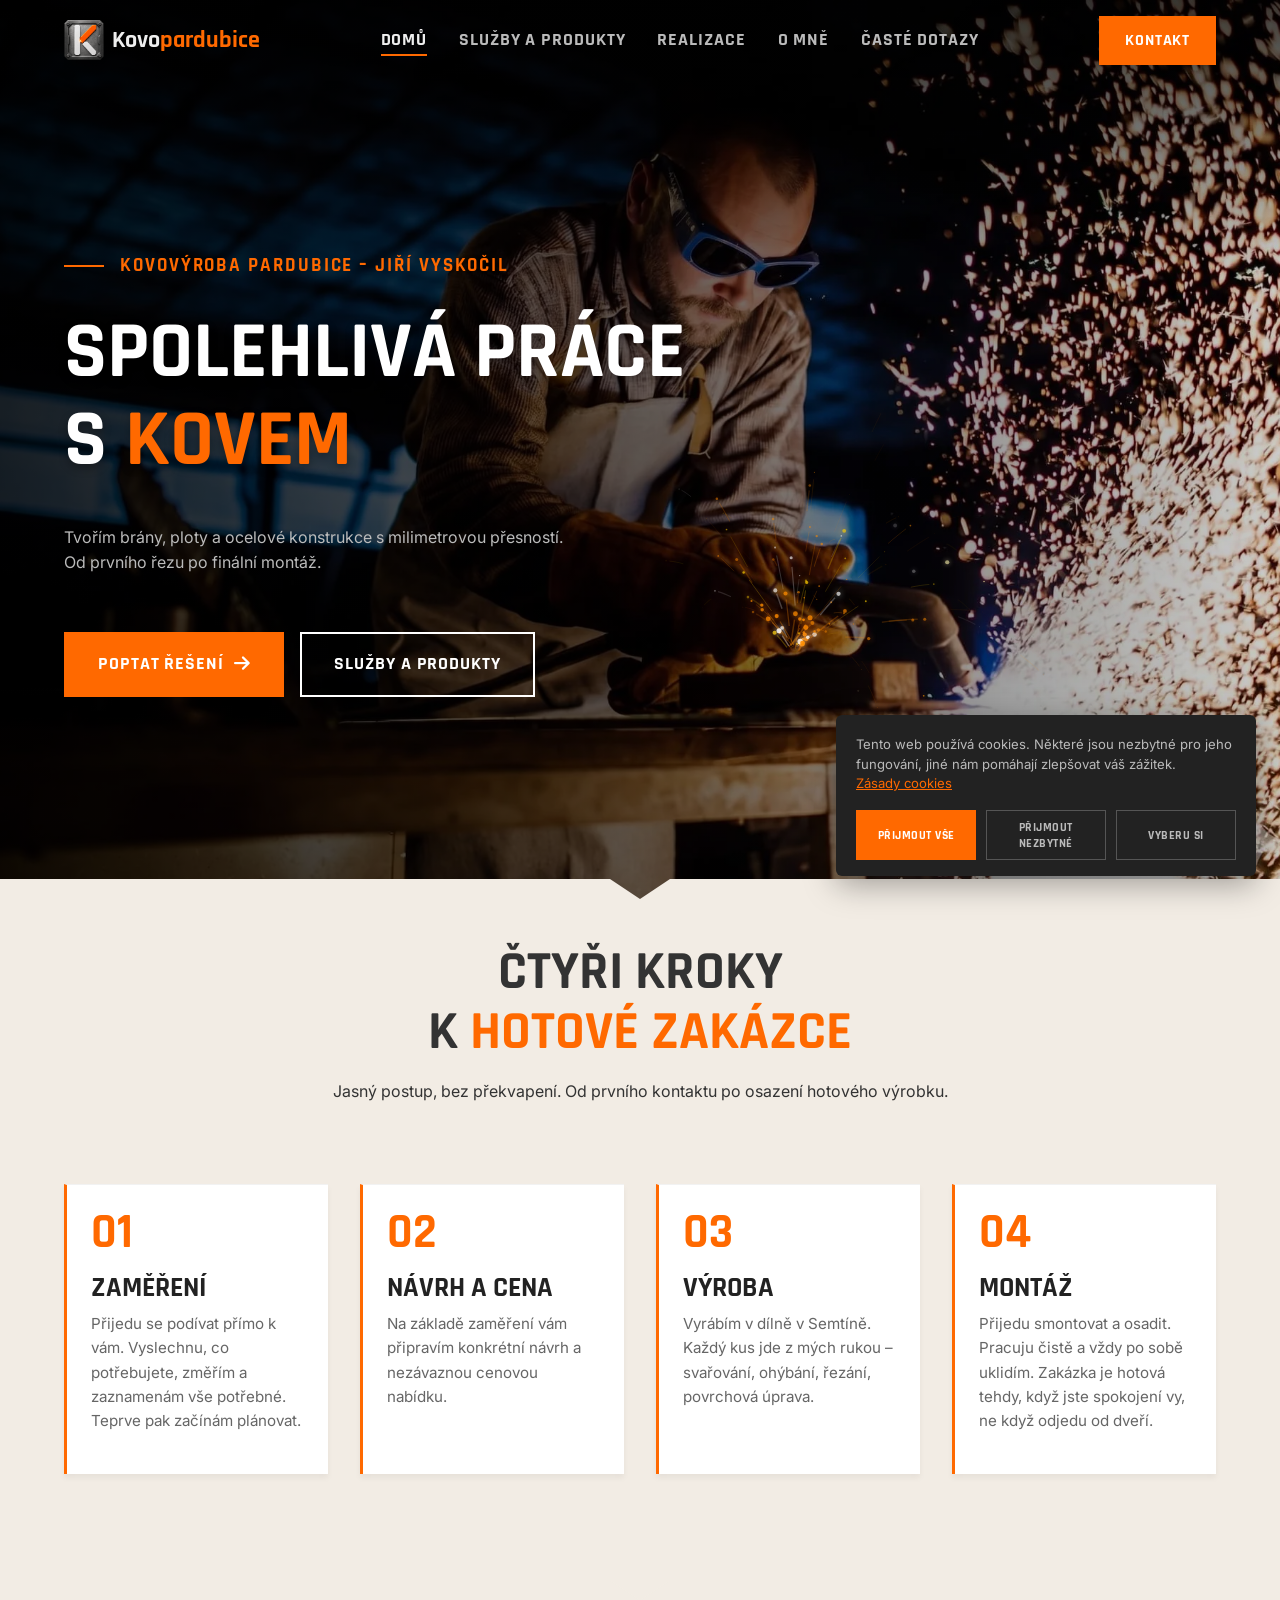
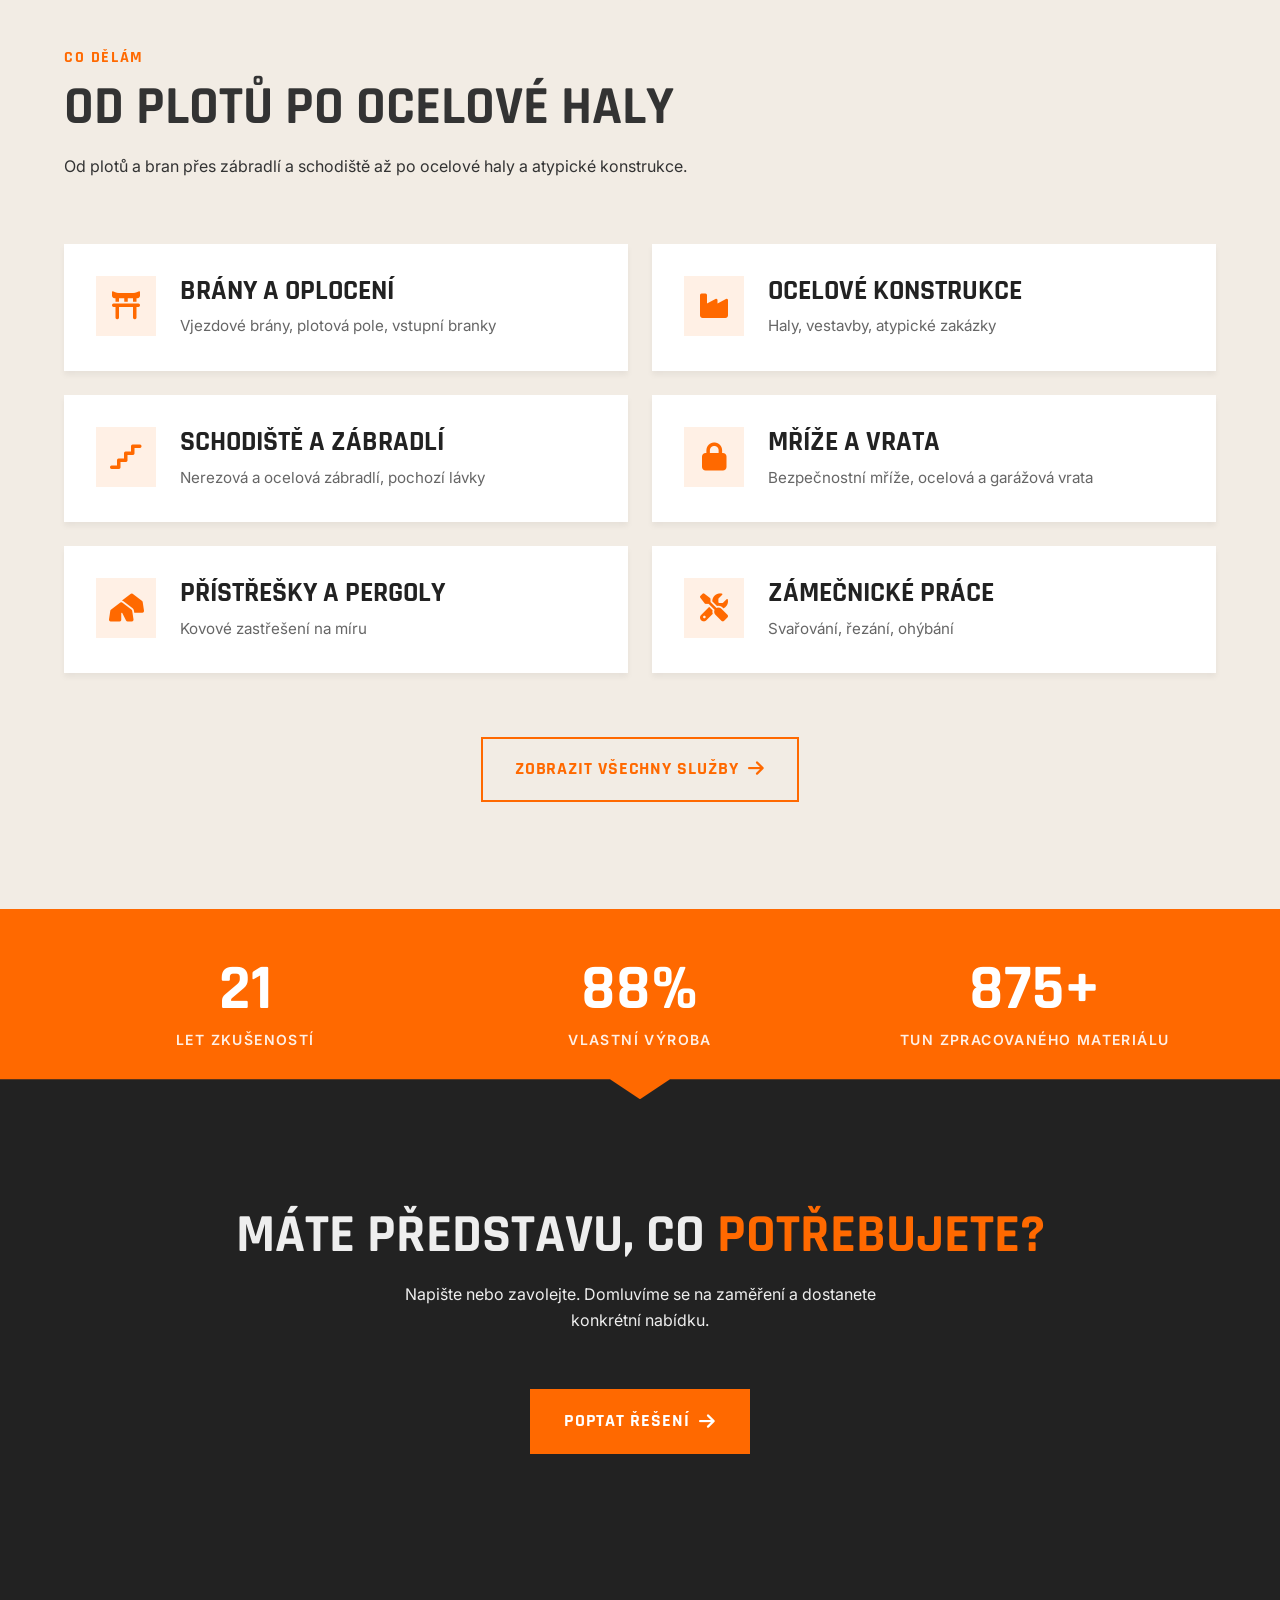
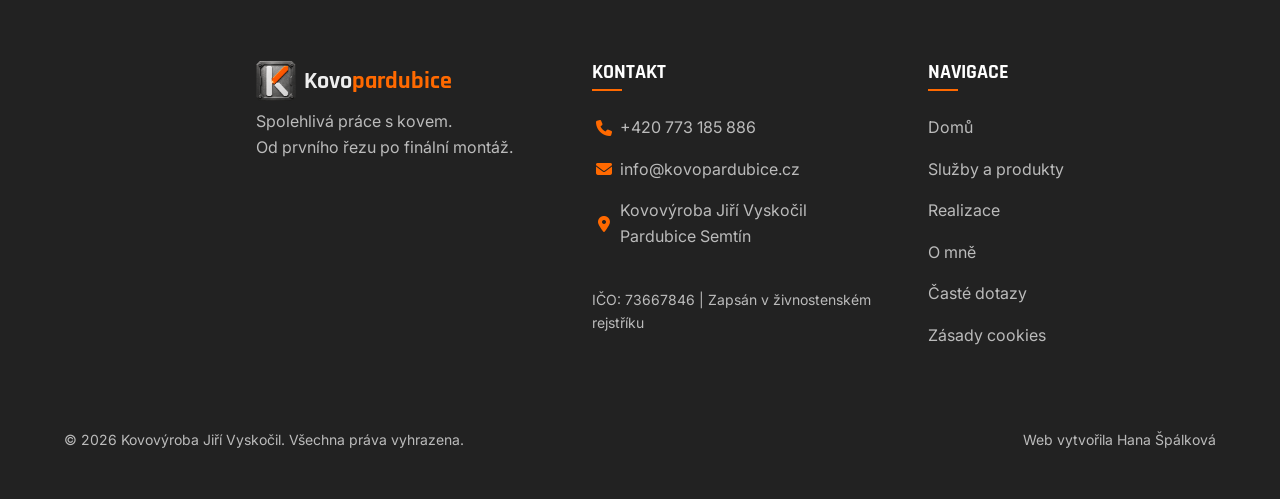
==== index.html @ 5b230475 "feat: add grinder spark animation to hero section" ====
﻿<!DOCTYPE html>
<html lang="cs">

<head>
    <meta charset="UTF-8">
    <meta name="viewport" content="width=device-width, initial-scale=1.0">
    <!-- Google tag (gtag.js) -->
    <script async src="https://www.googletagmanager.com/gtag/js?id=G-RHCRZY1CW0"></script>
    <script>
        window.dataLayer = window.dataLayer || [];
        function gtag() { dataLayer.push(arguments); }
        gtag('consent', 'default', { analytics_storage: 'denied', ad_storage: 'denied' });
        gtag('js', new Date());
        gtag('config', 'G-RHCRZY1CW0');
    </script>
    <title>Kovovýroba Pardubice | Jiří Vyskočil</title>
    <meta name="description"
        content="Kovovýroba v Pardubicích. Brány, ploty, schodiště a ocelové konstrukce. Od prvního řezu po finální montáž – Jiří Vyskočil, Pardubice Semtín.">
    <link rel="canonical" href="https://kovopardubice.cz/">
    <meta property="og:type" content="website">
    <meta property="og:url" content="https://kovopardubice.cz/">
    <meta property="og:title" content="Kovovýroba Pardubice | Jiří Vyskočil">
    <meta property="og:description"
        content="Kovovýroba v Pardubicích. Brány, ploty, schodiště a ocelové konstrukce. Od prvního řezu po finální montáž – Jiří Vyskočil, Pardubice Semtín.">
    <meta property="og:image" content="https://kovopardubice.cz/Images/og-foto-hero.jpg">
    <meta property="og:image:width" content="1900">
    <meta property="og:image:height" content="1266">
    <meta property="og:image:type" content="image/jpeg">
    <meta property="og:site_name" content="Kovovýroba Jiří Vyskočil">
    <meta name="twitter:card" content="summary_large_image">
    <meta name="twitter:title" content="Kovovýroba Pardubice | Jiří Vyskočil">
    <meta name="twitter:description"
        content="Kovovýroba v Pardubicích. Brány, ploty, schodiště a ocelové konstrukce. Od prvního řezu po finální montáž – Jiří Vyskočil, Pardubice Semtín.">
    <meta name="twitter:image" content="https://kovopardubice.cz/Images/og-foto-hero.jpg">

    <script type="application/ld+json">
    {
      "@context": "https://schema.org",
      "@type": ["LocalBusiness", "HomeAndConstructionBusiness"],
      "name": "Jiří Vyskočil – Kovovýroba",
      "url": "https://kovopardubice.cz",
      "logo": "https://kovopardubice.cz/logo.svg",
      "image": "https://kovopardubice.cz/Images/foto-hero.jpg",
      "description": "Od prvního řezu po finální montáž. Tvořím brány, ploty a ocelové konstrukce s milimetrovou přesností.",
      "telephone": "+420773185886",
      "email": "info@kovopardubice.cz",
      "address": {
        "@type": "PostalAddress",
        "streetAddress": "Semtín",
        "addressLocality": "Pardubice",
        "addressCountry": "CZ"
      },
      "areaServed": [
        { "@type": "State", "name": "Pardubický kraj" },
        { "@type": "State", "name": "Královéhradecký kraj" }
      ],
      "priceRange": "$$",
      "founder": {
        "@type": "Person",
        "name": "Jiří Vyskočil"
      },
      "hasOfferCatalog": {
        "@type": "OfferCatalog",
        "name": "Kovovýroba a zámečnické práce",
        "itemListElement": [
          { "@type": "Offer", "itemOffered": { "@type": "Service", "name": "Brány a oplocení" } },
          { "@type": "Offer", "itemOffered": { "@type": "Service", "name": "Schodiště a zábradlí" } },
          { "@type": "Offer", "itemOffered": { "@type": "Service", "name": "Vrata a mříže" } },
          { "@type": "Offer", "itemOffered": { "@type": "Service", "name": "Přístřešky a pergoly" } },
          { "@type": "Offer", "itemOffered": { "@type": "Service", "name": "Ocelové konstrukce" } },
          { "@type": "Offer", "itemOffered": { "@type": "Service", "name": "Svařování" } }
        ]
      },
      "knowsAbout": ["kovovýroba", "brány", "ploty", "ocelové konstrukce", "schodiště", "zábradlí", "zámečnictví"]
    }
    </script>

    <!-- Fonts -->
    <link rel="preconnect" href="https://fonts.googleapis.com">
    <link rel="preconnect" href="https://fonts.gstatic.com" crossorigin>
    <link rel="preload"
        href="https://fonts.googleapis.com/css2?family=Inter:wght@400;500;600&family=Rajdhani:wght@700&display=swap"
        as="style" onload="this.onload=null;this.rel='stylesheet'">
    <noscript>
        <link rel="stylesheet"
            href="https://fonts.googleapis.com/css2?family=Inter:wght@400;500;600&family=Rajdhani:wght@700&display=swap">
    </noscript>

    <!-- FontAwesome -->
    <link rel="preload" href="https://cdnjs.cloudflare.com/ajax/libs/font-awesome/6.4.0/css/all.min.css" as="style"
        onload="this.onload=null;this.rel='stylesheet'">
    <noscript>
        <link rel="stylesheet" href="https://cdnjs.cloudflare.com/ajax/libs/font-awesome/6.4.0/css/all.min.css">
    </noscript>

    <!-- CSS -->
    <link rel="stylesheet" href="css/style.css?v=3">

    <!-- Preload LCP image -->
    <link rel="preload" as="image" href="Images/foto-hero.webp" type="image/webp">

    <!-- Favicon -->
    <link rel="icon" href="favicon.svg?v=3" type="image/svg+xml">
</head>

<body>

    <!-- Header -->
    <header class="header">
        <div class="container header-inner">
            <a href="/" class="logo-link">
                <img src="logo_K.png" alt="Kovopardubice logo" class="logo-img"><span class="logo-text">Kovo<span
                        class="logo-highlight">pardubice</span></span>
            </a>

            <button class="hamburger" aria-label="Menu" aria-expanded="false" aria-controls="main-nav">
                <span class="hamburger-line"></span>
                <span class="hamburger-line"></span>
                <span class="hamburger-line"></span>
            </button>

            <nav class="main-nav" id="main-nav">
                <ul class="nav-list">
                    <li><a href="/" class="active">DOMŮ</a></li>
                    <li><a href="/sluzby">SLUŽBY A PRODUKTY</a></li>
                    <li><a href="/realizace">REALIZACE</a></li>
                    <li><a href="/o-mne">O MNĚ</a></li>
                    <li><a href="/caste-dotazy">ČASTÉ DOTAZY</a></li>
                </ul>
                <a href="/kontakt" class="btn btn-primary mobile-nav-btn">KONTAKT</a>
            </nav>

            <a href="/kontakt" class="btn btn-primary header-btn">KONTAKT</a>
        </div>
    </header>

    <!-- Hero Section -->
    <section class="hero">
        <div class="hero-bg">
            <div class="hero-overlay"></div>
        </div>
        <canvas class="hero-sparks" id="heroSparks"></canvas>
        <div class="container hero-content">
            <h1 class="hero-subtitle reveal-up"><span class="line"></span> KOVOVÝROBA PARDUBICE – JIŘÍ VYSKOČIL</h1>
            <h2 class="hero-title reveal-up" style="transition-delay: 0.1s;">SPOLEHLIVÁ PRÁCE<br>S <span
                    class="text-orange">KOVEM</span></h2>
            <div class="hero-description reveal-up" style="transition-delay: 0.2s;">
                <p class="hero-subtext">Tvořím brány, ploty a ocelové konstrukce s milimetrovou přesností.<br>Od prvního
                    řezu po finální montáž.</p>
            </div>
            <div class="hero-buttons reveal-up" style="transition-delay: 0.3s;">
                <a href="/kontakt" class="btn btn-primary">POPTAT ŘEŠENÍ &nbsp;<i
                        class="fa-solid fa-arrow-right"></i></a>
                <a href="/sluzby" class="btn btn-outline">SLUŽBY A PRODUKTY</a>
            </div>
        </div>
    </section>

    <!-- Four Steps Section -->
    <section id="steps" class="steps bg-light section-slant-top">
        <div class="container">
            <div class="section-header text-center reveal-up">
                <h2 class="section-title">ČTYŘI KROKY<br>K <span class="text-orange">HOTOVÉ ZAKÁZCE</span></h2>
                <p class="section-desc">Jasný postup, bez překvapení. Od prvního kontaktu po osazení hotového výrobku.
                </p>
            </div>

            <div class="steps-grid">
                <div class="step-card reveal-up">
                    <span class="step-number">01</span>
                    <h3 class="step-title">Zaměření</h3>
                    <p>Přijedu se podívat přímo k vám. Vyslechnu, co potřebujete, změřím a zaznamenám vše potřebné.
                        Teprve pak začínám plánovat.</p>
                </div>
                <div class="step-card reveal-up" style="transition-delay: 0.1s;">
                    <span class="step-number">02</span>
                    <h3 class="step-title">Návrh a cena</h3>
                    <p>Na základě zaměření vám připravím konkrétní návrh a nezávaznou cenovou nabídku.</p>
                </div>
                <div class="step-card reveal-up" style="transition-delay: 0.2s;">
                    <span class="step-number">03</span>
                    <h3 class="step-title">Výroba</h3>
                    <p>Vyrábím v dílně v Semtíně. Každý kus jde z mých rukou – svařování, ohýbání, řezání, povrchová
                        úprava.</p>
                </div>
                <div class="step-card reveal-up" style="transition-delay: 0.3s;">
                    <span class="step-number">04</span>
                    <h3 class="step-title">Montáž</h3>
                    <p>Přijedu smontovat a osadit. Pracuju čistě a vždy po sobě uklidím. Zakázka je hotová tehdy, když
                        jste spokojení vy, ne když odjedu od dveří.</p>
                </div>
            </div>
        </div>
    </section>

    <!-- Services Preview Section -->
    <section id="services" class="services section-slant-top bg-light">
        <div class="container">
            <div class="section-header reveal-up">
                <span class="section-subtitle">CO DĚLÁM</span>
                <h2 class="section-title">OD PLOTŮ PO OCELOVÉ HALY</h2>
                <p class="section-desc">Od plotů a bran přes zábradlí a schodiště až po ocelové haly a atypické
                    konstrukce. </p>
            </div>

            <div class="services-grid">
                <div class="service-card reveal-up">
                    <div class="service-icon"><i class="fa-solid fa-torii-gate"></i></div>
                    <div class="service-content">
                        <h3 class="service-title">Brány a oplocení</h3>
                        <p>Vjezdové brány, plotová pole, vstupní branky</p>
                    </div>
                </div>
                <div class="service-card reveal-up" style="transition-delay: 0.1s;">
                    <div class="service-icon"><i class="fa-solid fa-industry"></i></div>
                    <div class="service-content">
                        <h3 class="service-title">Ocelové konstrukce</h3>
                        <p>Haly, vestavby, atypické zakázky</p>
                    </div>
                </div>
                <div class="service-card reveal-up" style="transition-delay: 0.2s;">
                    <div class="service-icon"><i class="fa-solid fa-stairs"></i></div>
                    <div class="service-content">
                        <h3 class="service-title">Schodiště a zábradlí</h3>
                        <p>Nerezová a ocelová zábradlí, pochozí lávky</p>
                    </div>
                </div>
                <div class="service-card reveal-up" style="transition-delay: 0.3s;">
                    <div class="service-icon"><i class="fa-solid fa-lock"></i></div>
                    <div class="service-content">
                        <h3 class="service-title">Mříže a vrata</h3>
                        <p>Bezpečnostní mříže, ocelová a garážová vrata</p>
                    </div>
                </div>
                <div class="service-card reveal-up" style="transition-delay: 0.4s;">
                    <div class="service-icon"><i class="fa-solid fa-tents"></i></div>
                    <div class="service-content">
                        <h3 class="service-title">Přístřešky a pergoly</h3>
                        <p>Kovové zastřešení na míru</p>
                    </div>
                </div>
                <div class="service-card reveal-up" style="transition-delay: 0.5s;">
                    <div class="service-icon"><i class="fa-solid fa-screwdriver-wrench"></i></div>
                    <div class="service-content">
                        <h3 class="service-title">Zámečnické práce</h3>
                        <p>Svařování, řezání, ohýbání</p>
                    </div>
                </div>
            </div>

            <div class="services-action text-center mt-xl reveal-up">
                <a href="/sluzby" class="btn btn-outline-orange">ZOBRAZIT VŠECHNY SLUŽBY &nbsp;<i
                        class="fa-solid fa-arrow-right"></i></a>
            </div>
        </div>
    </section>

    <!-- Stats Section -->
    <section class="stats-section bg-orange section-slant-top section-slant-bottom">
        <div class="container">
            <div class="stats-grid">
                <div class="stat-item reveal-up">
                    <span class="stat-number"><span class="stat-number-value" data-target="24">0</span></span>
                    <span class="stat-text">LET ZKUŠENOSTÍ</span>
                </div>
                <div class="stat-item reveal-up" style="transition-delay: 0.1s;">
                    <span class="stat-number"><span class="stat-number-value" data-target="100">0</span>%</span>
                    <span class="stat-text">VLASTNÍ VÝROBA</span>
                </div>
                <div class="stat-item reveal-up" style="transition-delay: 0.2s;">
                    <span class="stat-number"><span class="stat-number-value" data-target="1000">0</span>+</span>
                    <span class="stat-text">TUN ZPRACOVANÉHO MATERIÁLU</span>
                </div>
            </div>
        </div>
    </section>

    <!-- CTA Section -->
    <section class="cta-section bg-dark text-center">
        <div class="container reveal-up">
            <h2 class="section-title text-white">MÁTE PŘEDSTAVU, CO <span class="text-orange">POTŘEBUJETE?</span></h2>
            <p class="section-desc text-white">Napište nebo zavolejte. Domluvíme se na zaměření a dostanete<br>konkrétní
                nabídku.</p>
            <a href="/kontakt" class="btn btn-primary mt-l">POPTAT ŘEŠENÍ &nbsp;<i
                    class="fa-solid fa-arrow-right"></i></a>
        </div>
    </section>

    <!-- Footer -->
    <footer class="footer bg-dark">
        <div class="container">
            <div class="footer-grid">
                <div class="footer-brand reveal-up">
                    <a href="/" class="logo-link">
                        <img src="logo_K.png" alt="Kovopardubice logo" class="logo-img"><span
                            class="logo-text">Kovo<span class="logo-highlight">pardubice</span></span>
                    </a>
                    <p class="mt-s text-light">Spolehlivá práce s kovem.<br>Od prvního řezu po finální montáž.</p>
                </div>

                <div class="footer-contact reveal-up" style="transition-delay: 0.1s;">
                    <h3 class="footer-title">KONTAKT</h3>
                    <ul class="footer-list">
                        <li><i class="fa-solid fa-phone text-orange"></i>&nbsp; <a
                                href="tel:+420773185886">+420&nbsp;773&nbsp;185&nbsp;886</a></li>
                        <li><i class="fa-solid fa-envelope text-orange"></i>&nbsp; <a
                                href="mailto:info@kovopardubice.cz">info@kovopardubice.cz</a></li>
                        <li><a href="https://maps.google.com/?q=50.058780,15.729581" target="_blank"
                                rel="noopener noreferrer" style="display: flex; align-items: center;"><i
                                    class="fa-solid fa-location-dot text-orange"></i>&nbsp; <span>Kovovýroba Jiří
                                    Vyskočil<br>Pardubice Semtín</span></a></li>
                        <li class="mt-m text-smaller">IČO: 73667846 | Zapsán v živnostenském rejstříku</li>
                    </ul>
                </div>

                <div class="footer-nav reveal-up" style="transition-delay: 0.2s;">
                    <h3 class="footer-title">NAVIGACE</h3>
                    <ul class="footer-list">
                        <li><a href="/">Domů</a></li>
                        <li><a href="/sluzby">Služby a produkty</a></li>
                        <li><a href="/realizace">Realizace</a></li>
                        <li><a href="/o-mne">O mně</a></li>
                        <li><a href="/caste-dotazy">Časté dotazy</a></li>
                        <li><a href="/zasady-cookies">Zásady cookies</a></li>
                    </ul>
                </div>
            </div>

            <div class="footer-bottom reveal-up" style="transition-delay: 0.3s;">
                <p>&copy; 2026 Kovovýroba Jiří Vyskočil. Všechna práva vyhrazena.</p>
                <p>Web vytvořila <a href="https://www.linkedin.com/in/hanaspalkova" target="_blank"
                        rel="noopener noreferrer">Hana Špálková</a></p>
            </div>
        </div>
    </footer>

    <!-- Cookie Banner -->
    <div id="cookie-banner" class="cookie-banner" role="dialog" aria-label="Souhlas s cookies">
        <p class="cookie-banner__text">
            Tento web používá cookies. Některé jsou nezbytné pro jeho fungování, jiné nám pomáhají zlepšovat váš zážitek.
            <a href="/zasady-cookies" class="cookie-banner__link">Zásady cookies</a>
        </p>
        <div class="cookie-banner__actions">
            <button id="cookie-accept-all" class="cookie-banner__btn cookie-banner__btn--primary">Přijmout vše</button>
            <button id="cookie-accept-necessary" class="cookie-banner__btn cookie-banner__btn--secondary">Přijmout nezbytné</button>
            <button id="cookie-open-preferences" class="cookie-banner__btn cookie-banner__btn--secondary">Vyberu si</button>
        </div>
    </div>

    <!-- JS -->
    <script src="js/main.js"></script>
    <script src="js/cookie-consent.js?v=3"></script>
    <script>
    (function () {
        const canvas = document.getElementById('heroSparks');
        if (!canvas) return;
        const ctx = canvas.getContext('2d');
        let particles = [];
        let W, H;

        function resize() {
            W = canvas.width = canvas.offsetWidth;
            H = canvas.height = canvas.offsetHeight;
        }

        // Origin: where the grinder is in the photo (~62% right, ~72% down)
        function origin() {
            return { x: W * 0.62, y: H * 0.72 };
        }

        function rand(a, b) { return a + Math.random() * (b - a); }

        function spawnSpark() {
            const o = origin();
            const angle = rand(-Math.PI * 0.75, -Math.PI * 0.1); // mostly right+up
            const speed = rand(3, 11);
            return {
                x: o.x + rand(-6, 6),
                y: o.y + rand(-4, 4),
                vx: Math.cos(angle) * speed,
                vy: Math.sin(angle) * speed,
                life: 1,
                decay: rand(0.018, 0.045),
                size: rand(1, 3),
                color: Math.random() < 0.6 ? '#FF8C00' : Math.random() < 0.5 ? '#FFD000' : '#fff',
                trail: [],
            };
        }

        function update() {
            // spawn 2-4 new sparks per frame
            const count = Math.floor(rand(2, 5));
            for (let i = 0; i < count; i++) particles.push(spawnSpark());

            for (let i = particles.length - 1; i >= 0; i--) {
                const p = particles[i];
                p.trail.push({ x: p.x, y: p.y });
                if (p.trail.length > 5) p.trail.shift();
                p.vx *= 0.985;
                p.vy += 0.18; // gravity
                p.x += p.vx;
                p.y += p.vy;
                p.life -= p.decay;
                if (p.life <= 0) { particles.splice(i, 1); }
            }
        }

        function draw() {
            ctx.clearRect(0, 0, W, H);
            for (const p of particles) {
                // trail
                if (p.trail.length > 1) {
                    ctx.beginPath();
                    ctx.moveTo(p.trail[0].x, p.trail[0].y);
                    for (let t = 1; t < p.trail.length; t++) ctx.lineTo(p.trail[t].x, p.trail[t].y);
                    ctx.strokeStyle = p.color;
                    ctx.globalAlpha = p.life * 0.35;
                    ctx.lineWidth = p.size * 0.5;
                    ctx.stroke();
                }
                // dot
                ctx.beginPath();
                ctx.arc(p.x, p.y, p.size * p.life, 0, Math.PI * 2);
                ctx.fillStyle = p.color;
                ctx.globalAlpha = p.life * 0.9;
                ctx.shadowColor = p.color;
                ctx.shadowBlur = 6;
                ctx.fill();
                ctx.shadowBlur = 0;
            }
            ctx.globalAlpha = 1;
        }

        function loop() {
            update();
            draw();
            requestAnimationFrame(loop);
        }

        resize();
        window.addEventListener('resize', resize);
        loop();
    })();
    </script>
    <div id="cookie-modal" class="cookie-modal" role="dialog" aria-modal="true" aria-label="Nastavení cookies">
        <div id="cookie-modal-overlay" class="cookie-modal__overlay"></div>
        <div class="cookie-modal__box">
            <button id="cookie-modal-close" class="cookie-modal__close" aria-label="Zavřít">&times;</button>
            <h2 class="cookie-modal__title">Nastavení cookies</h2>
            <div class="cookie-modal__item">
                <div class="cookie-modal__info">
                    <strong>Nezbytné cookies</strong>
                    <p>Zajišťují základní funkce webu. Nelze vypnout.</p>
                </div>
                <label class="cookie-toggle cookie-toggle--disabled">
                    <input type="checkbox" checked disabled>
                    <span class="cookie-toggle__slider"></span>
                </label>
            </div>
            <div class="cookie-modal__item">
                <div class="cookie-modal__info">
                    <strong>Funkční cookies</strong>
                    <p>Google Mapy – zobrazení interaktivní mapy na stránce Kontakt.</p>
                </div>
                <label class="cookie-toggle">
                    <input type="checkbox" id="cookie-toggle-functional">
                    <span class="cookie-toggle__slider"></span>
                </label>
            </div>
            <div class="cookie-modal__item">
                <div class="cookie-modal__info">
                    <strong>Analytické cookies</strong>
                    <p>Google Analytics – pomáhají nám sledovat návštěvnost a zlepšovat web.</p>
                </div>
                <label class="cookie-toggle">
                    <input type="checkbox" id="cookie-toggle-analytics">
                    <span class="cookie-toggle__slider"></span>
                </label>
            </div>
            <div class="cookie-modal__actions">
                <button id="cookie-save-preferences" class="cookie-banner__btn cookie-banner__btn--primary">Uložit nastavení</button>
            </div>
        </div>
    </div>
</body>

</html>
---- css/style.css ----
/* Variables */
:root {
    --color-dark: #222222;
    --color-orange: #FF6900;
    --color-light-bg: #f2ece4;
    --color-text: #333333;
    --color-text-muted: #666666;
    --color-white: #ffffff;
    --color-white-muted: #f5f0eb;
    --color-muted-light: #bbbbbb;
    --color-off-white: #eeeeee;
    
    --font-heading: 'Rajdhani', sans-serif;
    --font-text: 'Inter', sans-serif;
    
    --transition: all 0.3s cubic-bezier(0.25, 0.8, 0.25, 1);
    --border-radius: 0px;
    --shadow-sm: 0 4px 6px rgba(0, 0, 0, 0.05);
    --shadow-md: 0 10px 30px rgba(0, 0, 0, 0.08);
}

/* Reset */
*, *::before, *::after {
    box-sizing: border-box;
    margin: 0;
    padding: 0;
}

html {
    font-size: 100%; /* 16px base */
    scroll-behavior: smooth;
}

body {
    font-family: var(--font-text);
    color: var(--color-text);
    background-color: var(--color-white);
    line-height: 1.6;
    font-size: 1rem;
    overflow-x: hidden;
}

/* Typography */
h1, h2, h3, h4, h5, h6 {
    font-family: var(--font-heading);
    font-weight: 700;
    line-height: 1.1;
    text-transform: uppercase;
}

h1 { font-size: clamp(2.5rem, 5vw + 1rem, 5rem); }
h2 { font-size: clamp(2rem, 3vw + 1rem, 3.5rem); margin-bottom: 1rem; }
h3 { font-size: clamp(1.25rem, 2vw + 0.5rem, 1.75rem); margin-bottom: 0.5rem; }

p {
    margin-bottom: 1rem;
    max-width: 70ch; /* Max šířka textu */
}

a {
    color: inherit;
    text-decoration: none;
    transition: var(--transition);
}

img {
    max-width: 100%;
    height: auto;
    display: block;
}

/* Layout Classes */
.container {
    width: 90%;
    max-width: 1200px;
    margin: 0 auto;
}

@media (min-width: 1440px) {
    .container {
        width: 85%;
        max-width: 1600px;
    }
}

.text-center { text-align: center; }
.text-center p { margin-left: auto; margin-right: auto; }

.text-orange { color: var(--color-orange); }
.text-white { color: var(--color-off-white); }
.text-light { color: var(--color-muted-light); }
.text-smaller { font-size: 0.875rem; }

.mt-s { margin-top: 0.5rem; }
.mt-m { margin-top: 1.5rem; }
.mt-l { margin-top: 2.5rem; }
.mt-xl { margin-top: 4rem; }

.bg-white { background-color: var(--color-white); }
.bg-light { background-color: var(--color-light-bg); }
.bg-dark { background-color: var(--color-dark); color: var(--color-white); }
.bg-orange { background-color: var(--color-orange); color: var(--color-white); }

/* Section Dividers - Notch (Zub) pointing DOWN */
.section-slant-top {
    position: relative;
    clip-path: polygon(0 0, calc(50% - 30px) 0, 50% 20px, calc(50% + 30px) 0, 100% 0, 100% 100%, 0 100%);
    margin-top: -21px;
    padding-top: 4rem;
    z-index: 2;
}

.section-slant-bottom {
    position: relative;
    clip-path: polygon(0 0, 100% 0, 100% calc(100% - 20px), calc(50% + 30px) calc(100% - 20px), 50% 100%, calc(50% - 30px) calc(100% - 20px), 0 calc(100% - 20px));
    margin-bottom: -21px;
    padding-bottom: 4rem;
    z-index: 2;
}

section {
    padding: 5rem 0;
}

@media (min-width: 768px) {
    section { padding: 8rem 0; }
}

/* Buttons */
.btn {
    display: inline-flex;
    align-items: center;
    justify-content: center;
    padding: 1rem 2rem;
    font-family: var(--font-heading);
    font-size: 1.125rem;
    font-weight: 700;
    letter-spacing: 0.05em;
    border-radius: var(--border-radius);
    transition: var(--transition);
    cursor: pointer;
    border: 2px solid transparent;
    text-transform: uppercase;
}

.btn-primary {
    background-color: var(--color-orange);
    color: var(--color-white);
    border-color: var(--color-orange);
    position: relative;
    overflow: hidden;
    z-index: 1;
}

.btn-primary:hover {
    background-color: var(--color-orange);
    border-color: var(--color-orange);
    color: var(--color-white);
    transform: scale(1.05);
}

/* Kovový odlesk (sheen effect) */
.btn-primary::after {
    content: '';
    position: absolute;
    top: 0;
    left: -150%;
    width: 80%;
    height: 100%;
    background: linear-gradient(
        90deg,
        rgba(255, 255, 255, 0) 0%,
        rgba(255, 255, 255, 0.25) 20%,
        rgba(255, 255, 255, 0.65) 50%,
        rgba(255, 255, 255, 0.25) 80%,
        rgba(255, 255, 255, 0) 100%
    );
    transform: skewX(-25deg);
    pointer-events: none;
    z-index: 2;
}

.btn-primary:hover::after {
    animation: shine-sweep 0.85s ease-out;
}

@keyframes shine-sweep {
    0% {
        left: -150%;
    }
    100% {
        left: 150%;
    }
}

.btn-outline {
    background-color: transparent;
    color: var(--color-white);
    border-color: var(--color-white);
}

.btn-outline:hover {
    background-color: var(--color-white);
    color: var(--color-dark);
}

.btn-outline-orange {
    background-color: transparent;
    color: var(--color-orange);
    border-color: var(--color-orange);
}

.btn-outline-orange:hover {
    background-color: var(--color-orange);
    color: var(--color-white);
}

/* Header */
.header {
    position: fixed;
    top: 0;
    left: 0;
    width: 100%;
    z-index: 1000;
    padding: 1rem 0;
    transition: var(--transition);
}

.header.scrolled {
    background-color: rgba(34, 34, 34, 0.95);
    backdrop-filter: blur(10px);
    padding: 0.5rem 0;
    box-shadow: var(--shadow-md);
}

.header-inner {
    display: flex;
    justify-content: space-between;
    align-items: center;
}

.logo-link {
    display: flex;
    align-items: center;
    gap: 0.5rem;
}

.logo-img {
    height: 40px;
    width: auto;
    display: block;
}

.logo-text {
    font-family: var(--font-heading);
    font-size: 1.5rem;
    font-weight: 700;
    color: var(--color-off-white);
}

.logo-highlight {
    color: var(--color-orange);
}

.main-nav {
    display: none;
}

@media (min-width: 992px) {
    .main-nav {
        display: block;
    }
    
    .nav-list {
        display: flex;
        gap: 2rem;
        list-style: none;
    }
    
    .nav-list a {
        color: var(--color-muted-light); /* Tlumenější šedá pro neaktivní položky */
        font-family: var(--font-heading);
        font-weight: 700;
        font-size: 1.125rem;
        letter-spacing: 0.05em;
        text-transform: uppercase;
        position: relative;
    }
    
    .nav-list a:hover, .nav-list a.active {
        color: var(--color-off-white); /* Jemná off-white pro aktivní/hover stav */
    }
    
    .nav-list a::after {
        content: '';
        position: absolute;
        bottom: -5px;
        left: 0;
        width: 0;
        height: 2px;
        background-color: var(--color-orange);
        transition: var(--transition);
    }
    
    .nav-list a:hover::after, .nav-list a.active::after {
        width: 100%;
    }
}

.hamburger {
    display: flex;
    flex-direction: column;
    gap: 5px;
    background: none;
    border: none;
    cursor: pointer;
    z-index: 1001;
}

.hamburger-line {
    width: 30px;
    height: 3px;
    background-color: var(--color-white);
    transition: var(--transition);
    border-radius: 2px;
}

@media (min-width: 992px) {
    .hamburger {
        display: none;
    }
}

.header-btn {
    display: none;
    padding: 0.6rem 1.5rem;
    font-size: 1rem;
}

@media (min-width: 992px) {
    .header-btn {
        display: inline-flex;
    }
}

/* Mobile Menu Active State */
body.menu-open {
    overflow: hidden;
}

.main-nav.active {
    display: flex;
    position: fixed;
    top: 0;
    left: 0;
    width: 100%;
    height: 100vh;
    z-index: 999;
    background-color: var(--color-dark);
    flex-direction: column;
    justify-content: center;
    align-items: flex-start;
    padding: 0 2.5rem;
}

body.menu-open .header {
    background-color: var(--color-dark);
}

body.menu-open .logo-link {
    position: relative;
    z-index: 1000;
}

.main-nav.active .nav-list {
    display: flex;
    flex-direction: column;
    align-items: flex-start;
    gap: 0;
    list-style: none;
    padding: 0;
    width: 100%;
}

.main-nav.active .nav-list li {
    width: 100%;
    border-bottom: 1px solid rgba(255, 255, 255, 0.08);
}

.main-nav.active .nav-list li:first-child {
    border-top: 1px solid rgba(255, 255, 255, 0.08);
}

.main-nav.active .nav-list a {
    display: block;
    padding: 1rem 0;
    color: var(--color-white);
    font-family: var(--font-heading);
    font-weight: 700;
    font-size: 1.15rem;
    letter-spacing: 0.05em;
    text-transform: uppercase;
}

.mobile-nav-btn {
    display: none;
}

.main-nav.active .mobile-nav-btn {
    display: inline-flex;
    margin-top: 2rem;
}

.hamburger.active .hamburger-line:nth-child(1) {
    transform: translateY(8px) rotate(45deg);
}
.hamburger.active .hamburger-line:nth-child(2) {
    opacity: 0;
}
.hamburger.active .hamburger-line:nth-child(3) {
    transform: translateY(-8px) rotate(-45deg);
}

/* Hero Section */
.hero {
    position: relative;
    min-height: 100vh;
    display: flex;
    align-items: center;
    padding-top: 180px; /* Zvětšeno pro odsunutí textu od menu */
    color: var(--color-white);
}

.hero-bg {
    position: absolute;
    top: 0;
    left: 0;
    width: 100%;
    height: 100%;
    z-index: -1;
    background-image: url('../Images/foto-hero.webp');
    background-size: cover;
    background-position: center;
}

/* Sparkle canvas */
.hero-sparks {
    position: absolute;
    top: 0;
    left: 0;
    width: 100%;
    height: 100%;
    pointer-events: none;
    z-index: 1;
}

.hero-overlay {
    position: absolute;
    top: 0;
    left: 0;
    width: 100%;
    height: 100%;
    /* Silnější černý gradient zleva a shora pro lepší čitelnost */
    background: linear-gradient(90deg, rgba(0,0,0,0.85) 0%, rgba(0,0,0,0.65) 45%, rgba(0,0,0,0.2) 100%),
                linear-gradient(180deg, rgba(0,0,0,0.7) 0%, rgba(0,0,0,0) 30%);
}

.hero-content {
    z-index: 1;
}

.hero-content .hero-subtitle,
.hero-content .hero-title,
.hero-content .hero-description,
.hero-content .hero-buttons {
    max-width: 680px;
}

.hero-subtitle {
    display: flex;
    align-items: center;
    gap: 1rem;
    font-family: var(--font-heading);
    font-size: clamp(1rem, 1.5vw, 1.25rem);
    font-weight: 700;
    letter-spacing: 0.1em;
    color: var(--color-orange); /* Změněno na oranžovou */
    margin-bottom: 2rem;
}

.hero-subtitle .line {
    width: 40px;
    height: 2px;
    background-color: var(--color-orange);
}

.hero-title {
    font-size: clamp(2.5rem, 5vw + 1rem, 5rem);
    margin-bottom: 2.5rem;
    text-shadow: 0 4px 10px rgba(0,0,0,0.3);
}

.hero-description {
    margin-bottom: 3.5rem;
}

.hero-lead {
    font-family: var(--font-heading);
    font-size: clamp(1.5rem, 2vw, 2rem);
    font-weight: 700;
    color: var(--color-off-white);
    margin-bottom: 1rem;
}

.hero-subtext {
    font-family: var(--font-text);
    font-size: clamp(1rem, 1.2vw, 1.125rem);
    font-weight: 400;
    text-transform: none;
    color: var(--color-muted-light);
    line-height: 1.6;
}

.hero-buttons {
    display: flex;
    flex-wrap: wrap;
    gap: 1rem;
}

@media (max-width: 576px) {
    .hero {
        align-items: flex-start;
        padding-top: 175px;
    }
    .hero-buttons {
        flex-wrap: nowrap;
        gap: 0.625rem;
    }
    .hero-buttons .btn {
        padding: 0.625rem 1rem;
        font-size: 0.8rem;
    }
}

/* Section Header */
.section-header {
    margin-bottom: 4rem;
}

.section-header.text-center {
    display: flex;
    flex-direction: column;
    align-items: center;
}

.section-subtitle {
    font-family: var(--font-heading);
    color: var(--color-orange);
    font-weight: 700;
    letter-spacing: 0.1em;
    margin-bottom: 0.5rem;
    display: block;
    text-transform: uppercase;
}

/* Steps Section */
.steps-grid {
    display: grid;
    grid-template-columns: 1fr;
    gap: 2rem;
}

@media (min-width: 768px) {
    .steps-grid {
        grid-template-columns: repeat(2, 1fr);
    }
}

@media (min-width: 1024px) {
    .steps-grid {
        grid-template-columns: repeat(4, 1fr);
    }
}

.step-card {
    background: var(--color-white);
    padding: 1.5rem;
    border-radius: var(--border-radius);
    box-shadow: var(--shadow-sm);
    border-top: 1px solid rgba(0,0,0,0.05);
    border-left: 3px solid var(--color-orange);
    transition: var(--transition);
    display: flex;
    flex-direction: column;
    justify-content: flex-start;
}

.step-card:hover {
    transform: translateY(-5px);
    box-shadow: var(--shadow-md);
}

.step-number {
    font-family: var(--font-heading);
    font-size: 3rem;
    font-weight: 700;
    color: var(--color-orange);
    display: block;
    margin-bottom: 1rem;
    line-height: 1;
}

.step-title {
    color: var(--color-dark);
}

.step-card p {
    font-size: 0.95rem;
    color: var(--color-text-muted);
}

/* Services Preview */
.services-grid {
    display: grid;
    grid-template-columns: 1fr;
    gap: 1.5rem;
}

@media (min-width: 768px) {
    .services-grid {
        grid-template-columns: repeat(2, 1fr);
    }
}

.service-card {
    background: var(--color-white);
    padding: 2rem;
    border-radius: var(--border-radius);
    display: flex;
    gap: 1.5rem;
    align-items: flex-start;
    box-shadow: var(--shadow-sm);
    transition: var(--transition);
}

.service-card:hover {
    transform: translateY(-5px);
    box-shadow: var(--shadow-md);
    border-left: 4px solid var(--color-orange);
}

.service-icon {
    font-size: 1.75rem;
    color: var(--color-orange);
    background: rgba(255, 105, 0, 0.1);
    width: 60px;
    height: 60px;
    display: flex;
    align-items: center;
    justify-content: center;
    border-radius: var(--border-radius);
    flex-shrink: 0;
}

.service-content h3 {
    margin-bottom: 0.5rem;
    color: var(--color-dark);
}

.service-content p {
    color: var(--color-text-muted);
    margin: 0;
    font-size: 0.95rem;
}

/* Stats Section */
.stats-section {
    padding: 3rem 0;
}

.stats-grid {
    display: grid;
    grid-template-columns: 1fr;
    gap: 2rem;
    text-align: center;
}

@media (min-width: 768px) {
    .stats-grid {
        grid-template-columns: repeat(3, 1fr);
    }
}

.stat-item {
    display: flex;
    flex-direction: column;
}

.stat-number {
    font-family: var(--font-heading);
    font-size: clamp(3rem, 5vw, 4rem);
    font-weight: 700;
    line-height: 1;
    margin-bottom: 0.5rem;
}

.stat-text {
    font-size: 0.875rem;
    letter-spacing: 0.1em;
    font-weight: 600;
    opacity: 0.9;
}

/* Footer */
.footer {
    padding: 5rem 0 2rem;
    margin-top: -1px; /* Přesah pro odstranění subpixelové mezery */
    border-top: none;
}

.footer-grid {
    display: grid;
    grid-template-columns: 1fr;
    gap: 3rem;
    margin-bottom: 3rem;
}

@media (min-width: 768px) {
    .footer-grid {
        grid-template-columns: 1fr 1fr 1fr;
        padding-left: 12rem;
    }
}

.footer-title {
    color: var(--color-white);
    font-size: 1.25rem;
    margin-bottom: 1.5rem;
    position: relative;
    padding-bottom: 0.5rem;
}

.footer-title::after {
    content: '';
    position: absolute;
    bottom: 0;
    left: 0;
    width: 30px;
    height: 2px;
    background-color: var(--color-orange);
}

.footer-list {
    list-style: none;
    display: flex;
    flex-direction: column;
    gap: 1rem;
}

.footer-list li {
    display: flex;
    align-items: center;
    color: var(--color-muted-light);
}

.footer-list i {
    width: 24px;
    text-align: center;
}

.footer-list a {
    transition: var(--transition);
}

.footer-list a:hover {
    color: var(--color-orange);
}

.footer-bottom {
    padding-top: 2rem;
    display: flex;
    flex-direction: column;
    align-items: center;
    gap: 1rem;
    text-align: center;
    color: var(--color-muted-light);
    font-size: 0.875rem;
}

.footer-bottom a {
    transition: var(--transition);
}

.footer-bottom a:hover {
    text-decoration: underline;
    color: var(--color-orange);
}

@media (min-width: 768px) {
    .footer-bottom {
        flex-direction: row;
        justify-content: space-between;
    }
}

/* Animations */
.reveal-up {
    opacity: 0;
    transform: translateY(30px);
    transition: opacity 0.8s ease-out, transform 0.8s ease-out;
}

.reveal-up.active {
    opacity: 1;
    transform: translateY(0);
}

/* Page Headers */
.page-header {
    padding: 8rem 0 5rem;
    text-align: left;
}

.page-title {
    font-size: clamp(2.5rem, 5vw, 4rem);
    margin-top: 1rem;
    margin-bottom: 1.5rem;
    color: var(--color-white);
}

.page-desc {
    max-width: 800px;
    font-size: 1.125rem;
    color: var(--color-muted-light);
    line-height: 1.6;
}

/* Product Cards (Alternating) */
.product-card {
    display: flex;
    flex-direction: column;
    background: var(--color-white);
    border-radius: var(--border-radius);
    overflow: hidden;
    margin-bottom: 4rem;
    box-shadow: 0 15px 40px rgba(0,0,0,0.04);
}

.product-image {
    width: 100%;
    height: 300px;
}

.product-image img {
    width: 100%;
    height: 100%;
    object-fit: cover;
}

.product-content {
    padding: 2.5rem;
    display: flex;
    flex-direction: column;
}

.product-icon {
    font-size: 1.5rem;
    color: var(--color-orange);
    margin-bottom: 1.5rem;
}

.product-title {
    font-size: 1.75rem;
    margin-bottom: 1.5rem;
    color: var(--color-dark);
}

.product-features {
    list-style: none;
    padding: 0;
    margin-bottom: 2rem;
}

.product-features li {
    display: flex;
    align-items: center;
    gap: 0.75rem;
    margin-bottom: 0.75rem;
    font-weight: 500;
}

.product-features li i {
    color: var(--color-orange);
    font-size: 0.875rem;
}

.product-desc {
    color: var(--color-text-muted);
    line-height: 1.6;
    margin-top: auto;
}

@media (min-width: 992px) {
    .product-card {
        flex-direction: row;
        height: 450px;
        margin-bottom: 3rem;
    }
    
    .product-card:nth-child(even) {
        flex-direction: row-reverse;
    }
    
    .product-image {
        width: 50%;
        height: 100%;
    }
    
    .product-content {
        width: 50%;
        padding: 4rem;
    }
}

/* Material Section */
.material-box {
    background: linear-gradient(to right, rgba(255, 105, 0, 0.05), rgba(255, 255, 255, 0.02));
    border: 1px solid rgba(255, 255, 255, 0.1);
    border-left: 4px solid var(--color-orange);
    padding: 2.5rem;
    border-radius: var(--border-radius);
    margin-top: 3rem;
    display: flex;
    flex-direction: column;
    gap: 1.5rem;
}

@media (min-width: 768px) {
    .material-box {
        flex-direction: row;
        align-items: center;
        justify-content: space-between;
        padding: 3rem 4rem;
    }
}

.material-box p {
    font-size: 1.125rem;
    color: var(--color-off-white);
    margin-bottom: 0;
    max-width: 600px;
}

.material-box .btn {
    flex-shrink: 0;
    white-space: nowrap;
}

/* Portfolio Grid */
.portfolio-grid {
    display: grid;
    grid-template-columns: 1fr;
    gap: 2rem;
}

@media (min-width: 768px) {
    .portfolio-grid {
        grid-template-columns: repeat(2, 1fr);
    }
}

@media (min-width: 1024px) {
    .portfolio-grid {
        grid-template-columns: repeat(3, 1fr);
    }
}

.portfolio-card {
    background: var(--color-white);
    border-radius: var(--border-radius);
    overflow: hidden;
    box-shadow: var(--shadow-sm);
    transition: var(--transition);
    display: flex;
    flex-direction: column;
}

.portfolio-card:hover {
    transform: translateY(-5px);
    box-shadow: var(--shadow-md);
}

.portfolio-image {
    width: 100%;
    aspect-ratio: 4/3;
    overflow: hidden;
}

.portfolio-image img {
    width: 100%;
    height: 100%;
    object-fit: cover;
    transition: transform 0.5s ease;
}

.portfolio-card:hover .portfolio-image img {
    transform: scale(1.05);
}

.portfolio-content {
    padding: 1.5rem;
    display: flex;
    flex-direction: column;
    flex-grow: 1;
}

.portfolio-title {
    font-family: var(--font-text);
    font-size: 1.125rem;
    font-weight: 600;
    color: var(--color-dark);
    margin-bottom: 0.75rem;
    text-transform: none;
    line-height: 1.3;
}

.portfolio-desc {
    color: var(--color-text-muted);
    font-size: 0.9rem;
    line-height: 1.5;
    margin-bottom: 0;
}

/* About Hero */
.about-hero {
    position: relative;
    width: 100%;
    min-height: 55vh;
    display: flex;
    flex-direction: column;
}

.about-hero img {
    position: absolute;
    top: 0; left: 0;
    width: 100%;
    height: 100%;
    object-fit: cover;
    object-position: center 20%;
    z-index: 0;
}

.about-hero-overlay {
    position: absolute;
    top: 0; left: 0; right: 0; bottom: 0;
    background: linear-gradient(to bottom, rgba(34,34,34,0.85) 0%, rgba(34,34,34,0.3) 30%, rgba(34,34,34,0.5) 70%, rgba(34,34,34,1) 100%);
    z-index: 1;
}

.about-hero-content {
    position: relative;
    z-index: 2;
    flex-grow: 1;
    display: flex;
    flex-direction: column;
    justify-content: space-between;
    padding-top: 150px;
    padding-bottom: 3rem;
}

.about-hero-titles {
    margin-bottom: 2rem;
}

.about-hero-text {
    color: var(--color-white);
    font-size: 1.25rem;
    font-style: italic;
    font-weight: 500;
    max-width: 700px;
    line-height: 1.6;
}

/* Timeline */
.timeline {
    position: relative;
    max-width: 1000px;
    margin: 4rem auto 0;
    padding-bottom: 2rem;
}

.timeline::after {
    content: '';
    position: absolute;
    width: 2px;
    background-color: var(--color-orange);
    top: 0;
    bottom: 0;
    left: 50%;
    margin-left: -1px;
    z-index: 0;
}

.timeline-item {
    position: relative;
    width: 50%;
    margin-bottom: 2rem;
    z-index: 1;
}

/* Posunutí sudých položek nahoru pro kompaktnější vzhled */
.timeline-item.right {
    margin-top: -3rem;
}

.timeline-item.left {
    left: 0;
    padding-right: 60px;
}

.timeline-item.right {
    left: 50%;
    padding-left: 60px;
}

.timeline-icon {
    position: absolute;
    width: 44px;
    height: 44px;
    background-color: var(--color-dark);
    border: 2px solid var(--color-muted-light);
    border-radius: 50%;
    z-index: 10;
    display: flex;
    align-items: center;
    justify-content: center;
    color: var(--color-white);
    top: 20px;
    font-size: 1.125rem;
    box-shadow: 0 0 0 4px var(--color-dark);
}

.timeline-item.left .timeline-icon {
    right: -22px;
}

.timeline-item.right .timeline-icon {
    left: -22px;
}

.timeline-icon.filled {
    background-color: var(--color-orange);
    border-color: var(--color-orange);
    color: var(--color-white);
}

.timeline-year {
    position: absolute;
    top: 28px;
    font-family: var(--font-heading);
    font-size: 1.5rem;
    font-weight: 700;
    color: var(--color-muted-light);
    white-space: nowrap;
    z-index: 2;
}

/* Zarovnání roku hned vedle osy */
.timeline-item.left .timeline-year {
    left: 100%;
    margin-left: 40px;
}

.timeline-item.right .timeline-year {
    right: 100%;
    margin-right: 40px;
    text-align: right;
}

.timeline-item.left .timeline-year.orange,
.timeline-item.right .timeline-year.orange {
    color: var(--color-orange);
}

.timeline-content {
    padding: 2rem;
    background-color: rgba(255, 255, 255, 0.04);
    border-radius: var(--border-radius);
    border: 1px solid rgba(255, 255, 255, 0.1);
    position: relative;
    text-align: left;
    transition: var(--transition);
}

.timeline-content:hover {
    background-color: rgba(255, 255, 255, 0.06);
    border-color: rgba(255, 255, 255, 0.2);
}

.timeline-content.highlight {
    border-color: var(--color-orange);
    background-color: rgba(255, 105, 0, 0.08);
}

/* Connecting line */
.timeline-content::after {
    content: '';
    position: absolute;
    top: 41px;
    width: 60px;
    height: 2px;
    background-color: var(--color-orange);
    z-index: -1;
}

.timeline-item.left .timeline-content::after {
    right: -60px;
}

.timeline-item.right .timeline-content::after {
    left: -60px;
}

.timeline-content h3 {
    font-size: 1.125rem;
    margin-bottom: 0.75rem;
    color: var(--color-white);
    text-transform: none;
    font-family: var(--font-text);
    font-weight: 600;
}

.timeline-content.highlight h3 {
    color: var(--color-orange);
}

.timeline-content p {
    color: var(--color-muted-light);
    font-size: 0.95rem;
    margin-bottom: 0;
    line-height: 1.5;
}

@media screen and (max-width: 768px) {
    .logo-text {
        display: none;
    }

    .timeline::after {
        left: 22px;
    }
    
    .timeline-item {
        width: 100%;
        margin-bottom: 2rem;
    }
    
    .timeline-item.right {
        margin-top: 0;
    }
    
    .timeline-item.left, 
    .timeline-item.right {
        left: 0;
        padding-left: 60px;
        padding-right: 0;
    }
    
    .timeline-item.left .timeline-icon,
    .timeline-item.right .timeline-icon {
        left: 0;
        right: auto;
    }
    
    .timeline-item.left .timeline-year,
    .timeline-item.right .timeline-year {
        position: relative;
        top: 0;
        left: 0;
        right: auto;
        margin-left: 0;
        margin-right: 0;
        text-align: left;
        margin-bottom: 0.5rem;
        display: block;
    }

    .timeline-item.left .timeline-content::after,
    .timeline-item.right .timeline-content::after {
        display: none;
    }
}

/* FAQ Section */
.faq-section {
    padding: 6rem 0;
}

.faq-list {
    max-width: 900px;
    margin: 0 auto;
}

.faq-item {
    border-bottom: 1px solid rgba(0,0,0,0.1);
    transition: var(--transition);
    background-color: transparent;
}

.faq-item.active {
    background-color: var(--color-white);
    border-left: 4px solid var(--color-orange);
    border-bottom-color: transparent;
    box-shadow: var(--shadow-sm);
    margin: 1rem 0;
    border-radius: 0 var(--border-radius) var(--border-radius) 0;
}

.faq-question {
    width: 100%;
    text-align: left;
    background: none;
    border: none;
    padding: 1.5rem;
    display: flex;
    align-items: center;
    cursor: pointer;
    color: var(--color-dark);
    font-family: var(--font-text);
    font-size: 1.125rem;
    font-weight: 600;
}

.faq-number {
    font-family: var(--font-heading);
    font-weight: 700;
    color: var(--color-muted-light);
    margin-right: 1.5rem;
    font-size: 1.125rem;
    width: 25px;
    flex-shrink: 0;
    transition: color 0.3s ease;
}

.faq-item.active .faq-number {
    color: var(--color-orange);
}

.faq-text {
    flex-grow: 1;
    padding-right: 1rem;
    line-height: 1.4;
}

.faq-icon {
    color: var(--color-muted-light);
    font-size: 0.875rem;
    transition: transform 0.3s ease, color 0.3s ease;
    flex-shrink: 0;
}

.faq-item.active .faq-icon {
    transform: rotate(180deg);
    color: var(--color-orange);
}

.faq-answer {
    max-height: 0;
    overflow: hidden;
    transition: max-height 0.4s ease;
}

.faq-answer-inner {
    padding: 0 1.5rem 1.5rem 4.5rem;
    color: var(--color-text-muted);
    font-size: 0.95rem;
    line-height: 1.6;
}

@media screen and (max-width: 768px) {
    .faq-question {
        padding: 1.25rem 1rem;
    }
    .faq-number {
        margin-right: 1rem;
    }
    .faq-answer-inner {
        padding: 0 1rem 1.25rem 3.5rem;
    }
}

/* Contact Section & Form */
.contact-section {
    padding: 6rem 0;
}

.contact-grid {
    display: grid;
    grid-template-columns: 1fr 1.2fr;
    gap: 5rem;
}

@media screen and (max-width: 992px) {
    .contact-grid {
        grid-template-columns: 1fr;
        gap: 4rem;
    }
}

.contact-methods {
    list-style: none;
    padding: 0;
    margin: 2rem 0;
}

.contact-methods li {
    display: flex;
    align-items: flex-start;
    margin-bottom: 1.5rem;
}

.contact-methods .icon-box {
    width: 44px;
    height: 44px;
    background-color: var(--color-orange);
    color: var(--color-white);
    display: flex;
    align-items: center;
    justify-content: center;
    border-radius: var(--border-radius);
    font-size: 1.1rem;
    margin-right: 1.25rem;
    flex-shrink: 0;
}

.contact-methods .label {
    display: block;
    font-family: var(--font-heading);
    font-size: 0.95rem;
    color: var(--color-text-muted);
    letter-spacing: 1px;
    text-transform: uppercase;
    margin-bottom: 0.25rem;
}

.contact-methods .value {
    display: block;
    font-size: 1.125rem;
    font-weight: 600;
    color: var(--color-dark);
    text-decoration: none;
}

.contact-company-info {
    background-color: rgba(0,0,0,0.04);
    border-left: 3px solid var(--color-orange);
    padding: 1.25rem 1.5rem;
    margin-bottom: 2.5rem;
}

.contact-company-info p {
    margin: 0 0 0.5rem 0;
    color: var(--color-text-muted);
    font-size: 0.95rem;
}
.contact-company-info p:last-child {
    margin-bottom: 0;
}

.map-title {
    font-size: 1.5rem;
    margin-bottom: 1.25rem;
    font-family: var(--font-text);
}

.map-container {
    border-radius: var(--border-radius);
    overflow: hidden;
    box-shadow: var(--shadow-sm);
    height: 250px;
    background-color: #eee;
}

.form-desc {
    color: var(--color-text-muted);
    margin-bottom: 2.5rem;
    font-size: 1rem;
    line-height: 1.6;
}

.contact-form {
    display: flex;
    flex-direction: column;
    gap: 1.5rem;
}

.form-group {
    display: flex;
    flex-direction: column;
}

.form-group label {
    font-family: var(--font-heading);
    font-weight: 700;
    font-size: 0.9rem;
    color: var(--color-text-muted);
    margin-bottom: 0.5rem;
    letter-spacing: 0.5px;
}

.form-group input,
.form-group textarea {
    width: 100%;
    padding: 1rem 1.25rem;
    border: 1px solid rgba(0,0,0,0.1);
    border-radius: var(--border-radius);
    font-family: var(--font-text);
    font-size: 1rem;
    background-color: var(--color-white);
    transition: var(--transition);
}

.form-group input:focus,
.form-group textarea:focus {
    outline: none;
    border-color: var(--color-orange);
    box-shadow: 0 0 0 3px rgba(255, 105, 0, 0.1);
}

.form-group input::placeholder,
.form-group textarea::placeholder {
    color: #a0a0a0;
}

.form-submit {
    display: flex;
    align-items: center;
    gap: 1.5rem;
    margin-top: 1rem;
}

@media screen and (max-width: 576px) {
    .form-submit {
        flex-direction: column;
        align-items: flex-start;
        gap: 1rem;
    }
}

.submit-note {
    font-size: 0.95rem;
    color: var(--color-text-muted);
}

.form-spam-note {
    font-size: 0.85rem;
    color: var(--color-text-muted);
    margin-top: 1rem;
    margin-bottom: 0;
}

/* Cookie Banner */
.cookie-banner {
    position: fixed;
    bottom: 1.5rem;
    right: 1.5rem;
    z-index: 9999;
    width: 420px;
    background: var(--color-dark);
    color: var(--color-white);
    border-radius: 6px;
    padding: 1.25rem 1.25rem 1rem;
    box-shadow: 0 8px 32px rgba(0, 0, 0, 0.35);
    opacity: 0;
    transform: translateY(12px);
    pointer-events: none;
    transition: opacity 0.3s ease, transform 0.3s ease;
}

.cookie-banner.visible {
    opacity: 1;
    transform: translateY(0);
    pointer-events: auto;
}

.cookie-banner__text {
    font-size: 0.82rem;
    line-height: 1.5;
    color: var(--color-muted-light);
    margin-bottom: 1rem;
}

.cookie-banner__link {
    color: var(--color-orange);
    text-decoration: underline;
    white-space: nowrap;
}

.cookie-banner__link:hover {
    color: #ff8c3a;
}

.cookie-banner__actions {
    display: flex;
    gap: 0.6rem;
}

.cookie-banner__btn {
    flex: 1;
    padding: 0.5rem 0.6rem;
    font-size: 0.78rem;
    font-family: var(--font-heading);
    font-weight: 700;
    letter-spacing: 0.04em;
    border-radius: var(--border-radius);
    border: 1px solid transparent;
    cursor: pointer;
    transition: var(--transition);
    text-transform: uppercase;
}

.cookie-banner__btn--primary {
    background: var(--color-orange);
    color: var(--color-white);
    border-color: var(--color-orange);
}

.cookie-banner__btn--primary:hover {
    background: #e55e00;
    border-color: #e55e00;
}

.cookie-banner__btn--secondary {
    background: transparent;
    color: var(--color-muted-light);
    border-color: #555;
}

.cookie-banner__btn--secondary:hover {
    border-color: var(--color-muted-light);
    color: var(--color-white);
}

@media (max-width: 400px) {
    .cookie-banner {
        right: 1rem;
        left: 1rem;
        width: auto;
        bottom: 1rem;
    }
}

/* Cookie preferences modal */
.cookie-modal {
    display: none;
    position: fixed;
    inset: 0;
    z-index: 10000;
    align-items: center;
    justify-content: center;
}
.cookie-modal.visible {
    display: flex;
}
.cookie-modal__overlay {
    position: absolute;
    inset: 0;
    background: rgba(0, 0, 0, 0.6);
}
.cookie-modal__box {
    position: relative;
    background: var(--color-dark);
    color: var(--color-white);
    border-radius: 8px;
    padding: 2rem;
    width: 90%;
    max-width: 440px;
    box-shadow: 0 16px 48px rgba(0, 0, 0, 0.5);
    z-index: 1;
}
.cookie-modal__title {
    font-size: 1.1rem;
    font-family: var(--font-heading);
    margin-bottom: 1.5rem;
    color: var(--color-white);
}
.cookie-modal__close {
    position: absolute;
    top: 1rem;
    right: 1.1rem;
    background: none;
    border: none;
    color: var(--color-muted-light);
    font-size: 1.4rem;
    cursor: pointer;
    line-height: 1;
    padding: 0;
}
.cookie-modal__close:hover { color: var(--color-white); }
.cookie-modal__item {
    display: flex;
    align-items: flex-start;
    justify-content: space-between;
    gap: 1rem;
    padding: 1rem 0;
    border-bottom: 1px solid #333;
}
.cookie-modal__item:last-of-type { border-bottom: none; }
.cookie-modal__info strong {
    display: block;
    font-size: 0.9rem;
    margin-bottom: 0.2rem;
}
.cookie-modal__info p {
    font-size: 0.78rem;
    color: var(--color-muted-light);
    line-height: 1.4;
    margin: 0;
}
.cookie-modal__actions {
    margin-top: 1.5rem;
}
.cookie-modal__actions .cookie-banner__btn {
    width: 100%;
    padding: 0.65rem;
    font-size: 0.85rem;
}

/* Toggle switch */
.cookie-toggle {
    flex-shrink: 0;
    position: relative;
    display: inline-block;
    width: 44px;
    height: 24px;
    margin-top: 2px;
    cursor: pointer;
}
.cookie-toggle input {
    opacity: 0;
    width: 0;
    height: 0;
    position: absolute;
}
.cookie-toggle__slider {
    position: absolute;
    inset: 0;
    background: #444;
    border-radius: 24px;
    transition: background 0.25s;
}
.cookie-toggle__slider::before {
    content: '';
    position: absolute;
    width: 18px;
    height: 18px;
    left: 3px;
    top: 3px;
    background: var(--color-white);
    border-radius: 50%;
    transition: transform 0.25s;
}
.cookie-toggle input:checked + .cookie-toggle__slider {
    background: var(--color-orange);
}
.cookie-toggle input:checked + .cookie-toggle__slider::before {
    transform: translateX(20px);
}
.cookie-toggle--disabled {
    cursor: not-allowed;
    opacity: 0.5;
}

/* Map placeholder (before cookie consent) */
.map-placeholder {
    width: 100%;
    height: 100%;
    display: flex;
    flex-direction: column;
    align-items: center;
    justify-content: center;
    gap: 1rem;
    background: #e8e3db;
    text-align: center;
    padding: 2rem;
}

.map-placeholder__text {
    font-size: 0.9rem;
    color: var(--color-text-muted);
    max-width: 240px;
    line-height: 1.5;
}

.map-placeholder__btn {
    padding: 0.5rem 1.2rem;
    background: var(--color-orange);
    color: var(--color-white);
    border: none;
    border-radius: var(--border-radius);
    font-family: var(--font-heading);
    font-weight: 700;
    font-size: 0.82rem;
    letter-spacing: 0.04em;
    text-transform: uppercase;
    cursor: pointer;
    transition: var(--transition);
}

.map-placeholder__btn:hover {
    background: #e55e00;
}
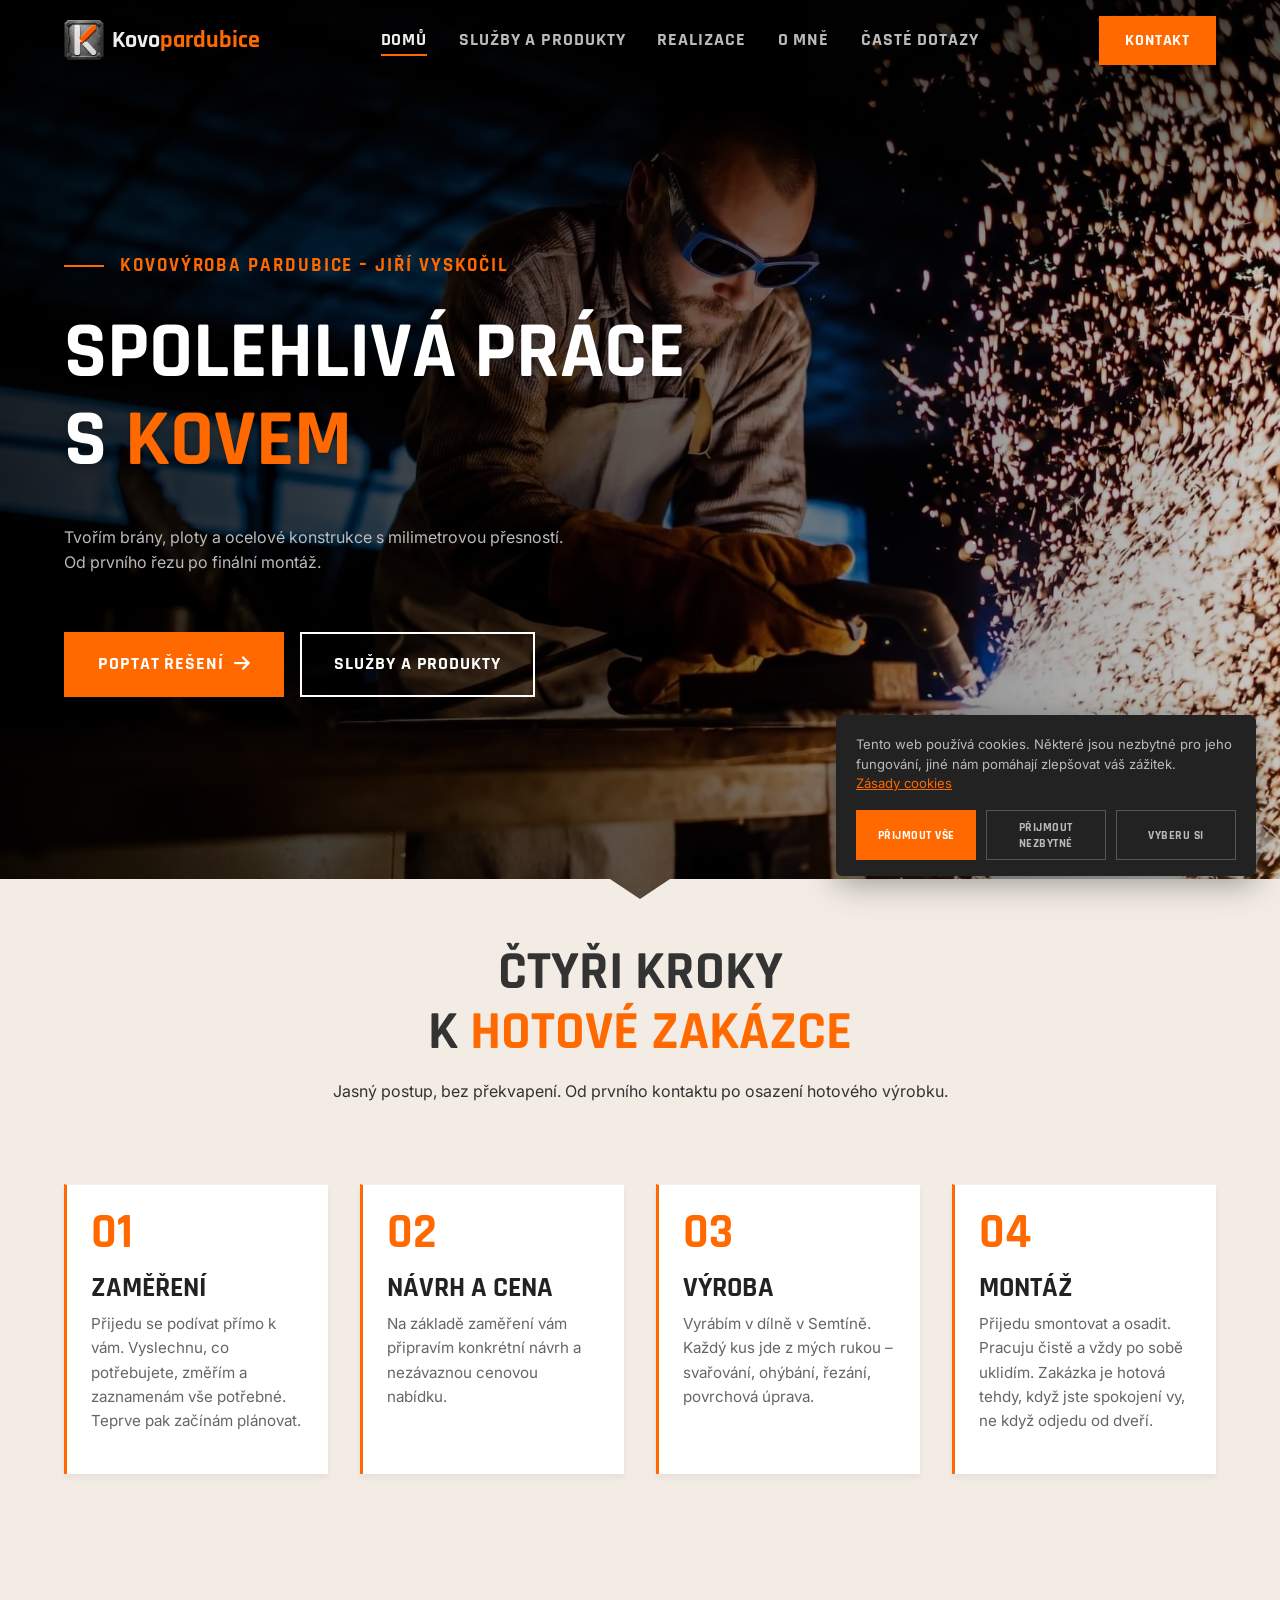
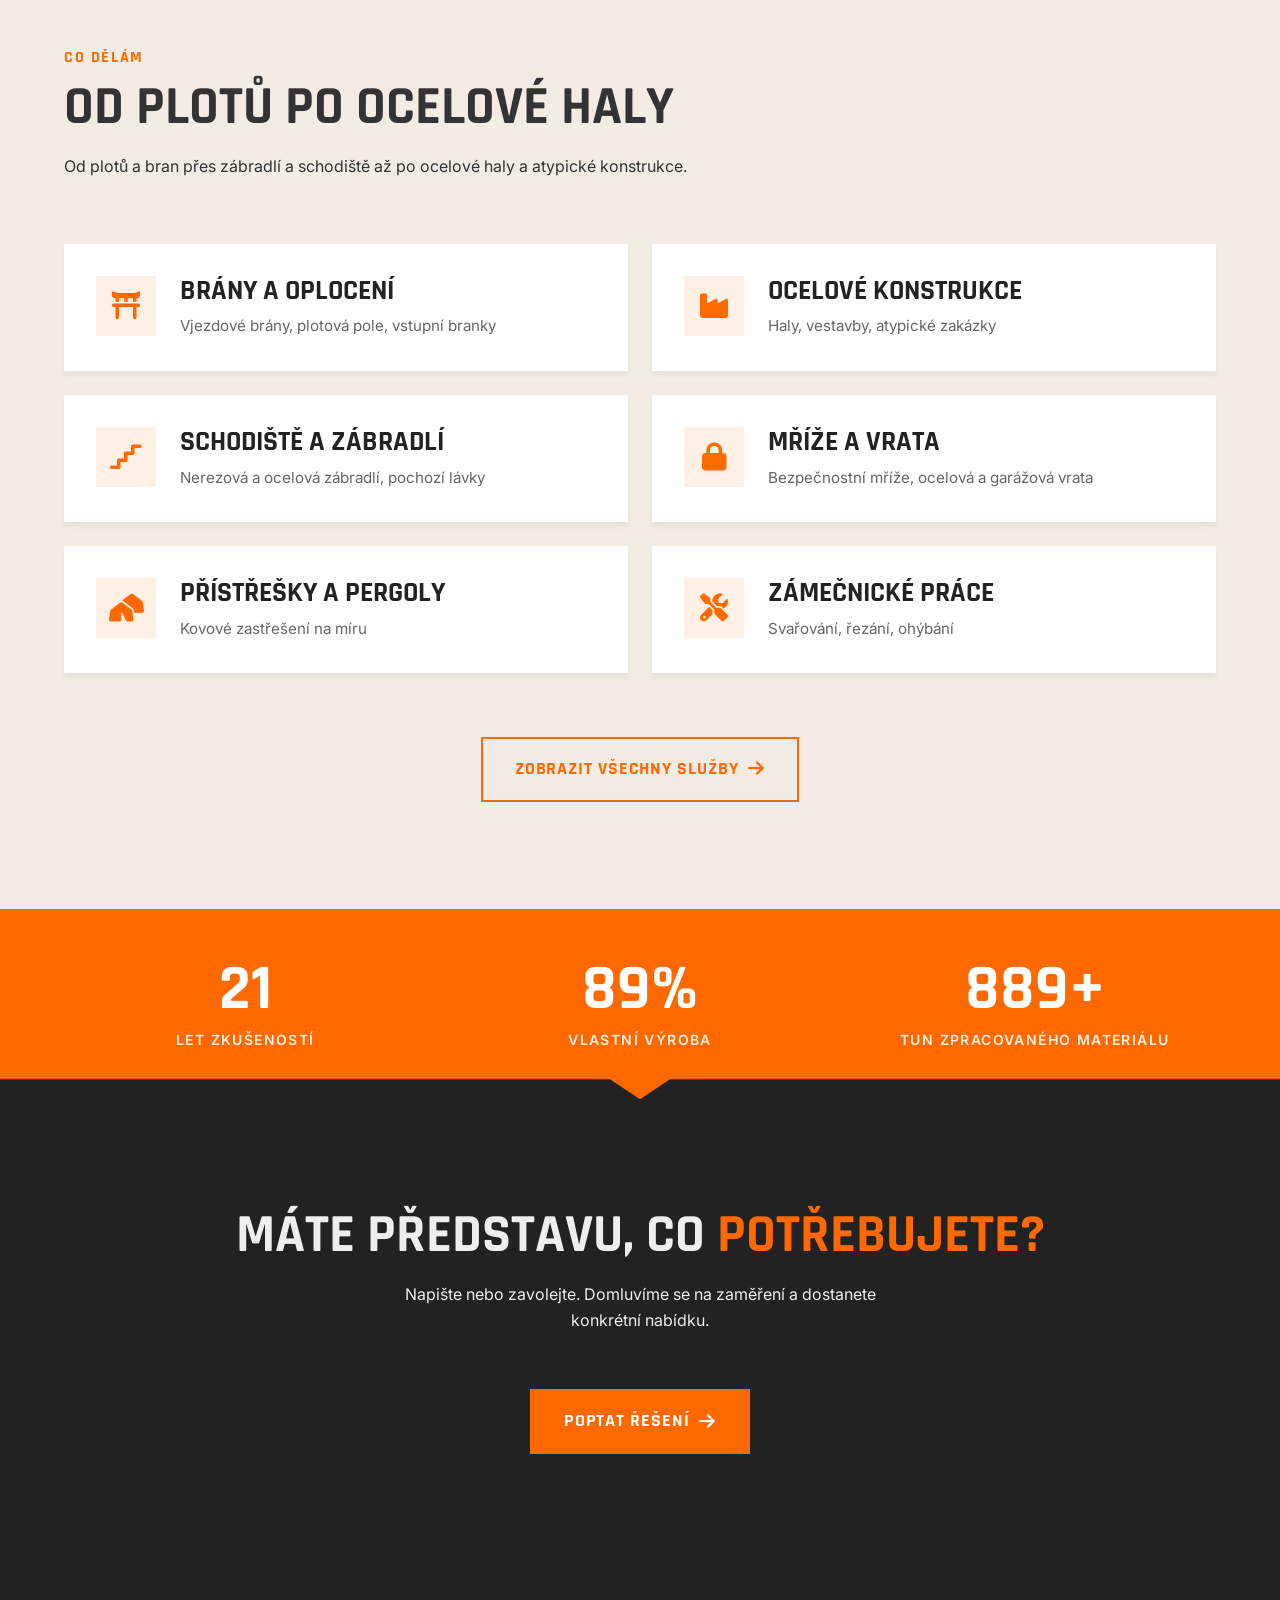
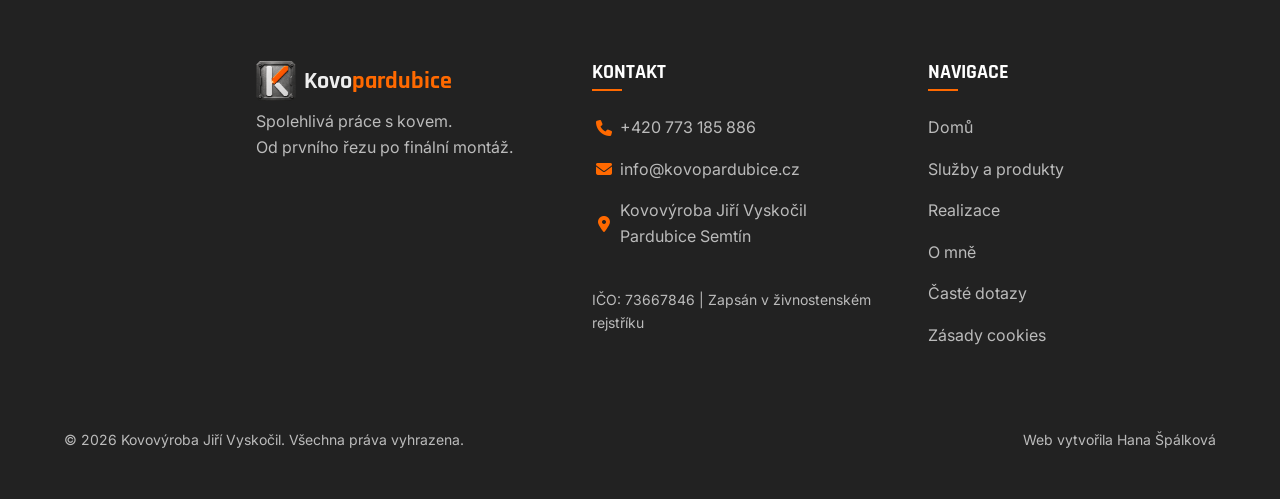
==== commit 7ed59c80: "Revert "feat: add grinder spark animation to hero section" This reverts commit 5b23047568d517dbb3c21" ====
--- a/index.html
+++ b/index.html
@@ -139,7 +139,6 @@
         <div class="hero-bg">
             <div class="hero-overlay"></div>
         </div>
-        <canvas class="hero-sparks" id="heroSparks"></canvas>
         <div class="container hero-content">
             <h1 class="hero-subtitle reveal-up"><span class="line"></span> KOVOVÝROBA PARDUBICE – JIŘÍ VYSKOČIL</h1>
             <h2 class="hero-title reveal-up" style="transition-delay: 0.1s;">SPOLEHLIVÁ PRÁCE<br>S <span
@@ -350,98 +349,6 @@
     <!-- JS -->
     <script src="js/main.js"></script>
     <script src="js/cookie-consent.js?v=3"></script>
-    <script>
-    (function () {
-        const canvas = document.getElementById('heroSparks');
-        if (!canvas) return;
-        const ctx = canvas.getContext('2d');
-        let particles = [];
-        let W, H;
-
-        function resize() {
-            W = canvas.width = canvas.offsetWidth;
-            H = canvas.height = canvas.offsetHeight;
-        }
-
-        // Origin: where the grinder is in the photo (~62% right, ~72% down)
-        function origin() {
-            return { x: W * 0.62, y: H * 0.72 };
-        }
-
-        function rand(a, b) { return a + Math.random() * (b - a); }
-
-        function spawnSpark() {
-            const o = origin();
-            const angle = rand(-Math.PI * 0.75, -Math.PI * 0.1); // mostly right+up
-            const speed = rand(3, 11);
-            return {
-                x: o.x + rand(-6, 6),
-                y: o.y + rand(-4, 4),
-                vx: Math.cos(angle) * speed,
-                vy: Math.sin(angle) * speed,
-                life: 1,
-                decay: rand(0.018, 0.045),
-                size: rand(1, 3),
-                color: Math.random() < 0.6 ? '#FF8C00' : Math.random() < 0.5 ? '#FFD000' : '#fff',
-                trail: [],
-            };
-        }
-
-        function update() {
-            // spawn 2-4 new sparks per frame
-            const count = Math.floor(rand(2, 5));
-            for (let i = 0; i < count; i++) particles.push(spawnSpark());
-
-            for (let i = particles.length - 1; i >= 0; i--) {
-                const p = particles[i];
-                p.trail.push({ x: p.x, y: p.y });
-                if (p.trail.length > 5) p.trail.shift();
-                p.vx *= 0.985;
-                p.vy += 0.18; // gravity
-                p.x += p.vx;
-                p.y += p.vy;
-                p.life -= p.decay;
-                if (p.life <= 0) { particles.splice(i, 1); }
-            }
-        }
-
-        function draw() {
-            ctx.clearRect(0, 0, W, H);
-            for (const p of particles) {
-                // trail
-                if (p.trail.length > 1) {
-                    ctx.beginPath();
-                    ctx.moveTo(p.trail[0].x, p.trail[0].y);
-                    for (let t = 1; t < p.trail.length; t++) ctx.lineTo(p.trail[t].x, p.trail[t].y);
-                    ctx.strokeStyle = p.color;
-                    ctx.globalAlpha = p.life * 0.35;
-                    ctx.lineWidth = p.size * 0.5;
-                    ctx.stroke();
-                }
-                // dot
-                ctx.beginPath();
-                ctx.arc(p.x, p.y, p.size * p.life, 0, Math.PI * 2);
-                ctx.fillStyle = p.color;
-                ctx.globalAlpha = p.life * 0.9;
-                ctx.shadowColor = p.color;
-                ctx.shadowBlur = 6;
-                ctx.fill();
-                ctx.shadowBlur = 0;
-            }
-            ctx.globalAlpha = 1;
-        }
-
-        function loop() {
-            update();
-            draw();
-            requestAnimationFrame(loop);
-        }
-
-        resize();
-        window.addEventListener('resize', resize);
-        loop();
-    })();
-    </script>
     <div id="cookie-modal" class="cookie-modal" role="dialog" aria-modal="true" aria-label="Nastavení cookies">
         <div id="cookie-modal-overlay" class="cookie-modal__overlay"></div>
         <div class="cookie-modal__box">
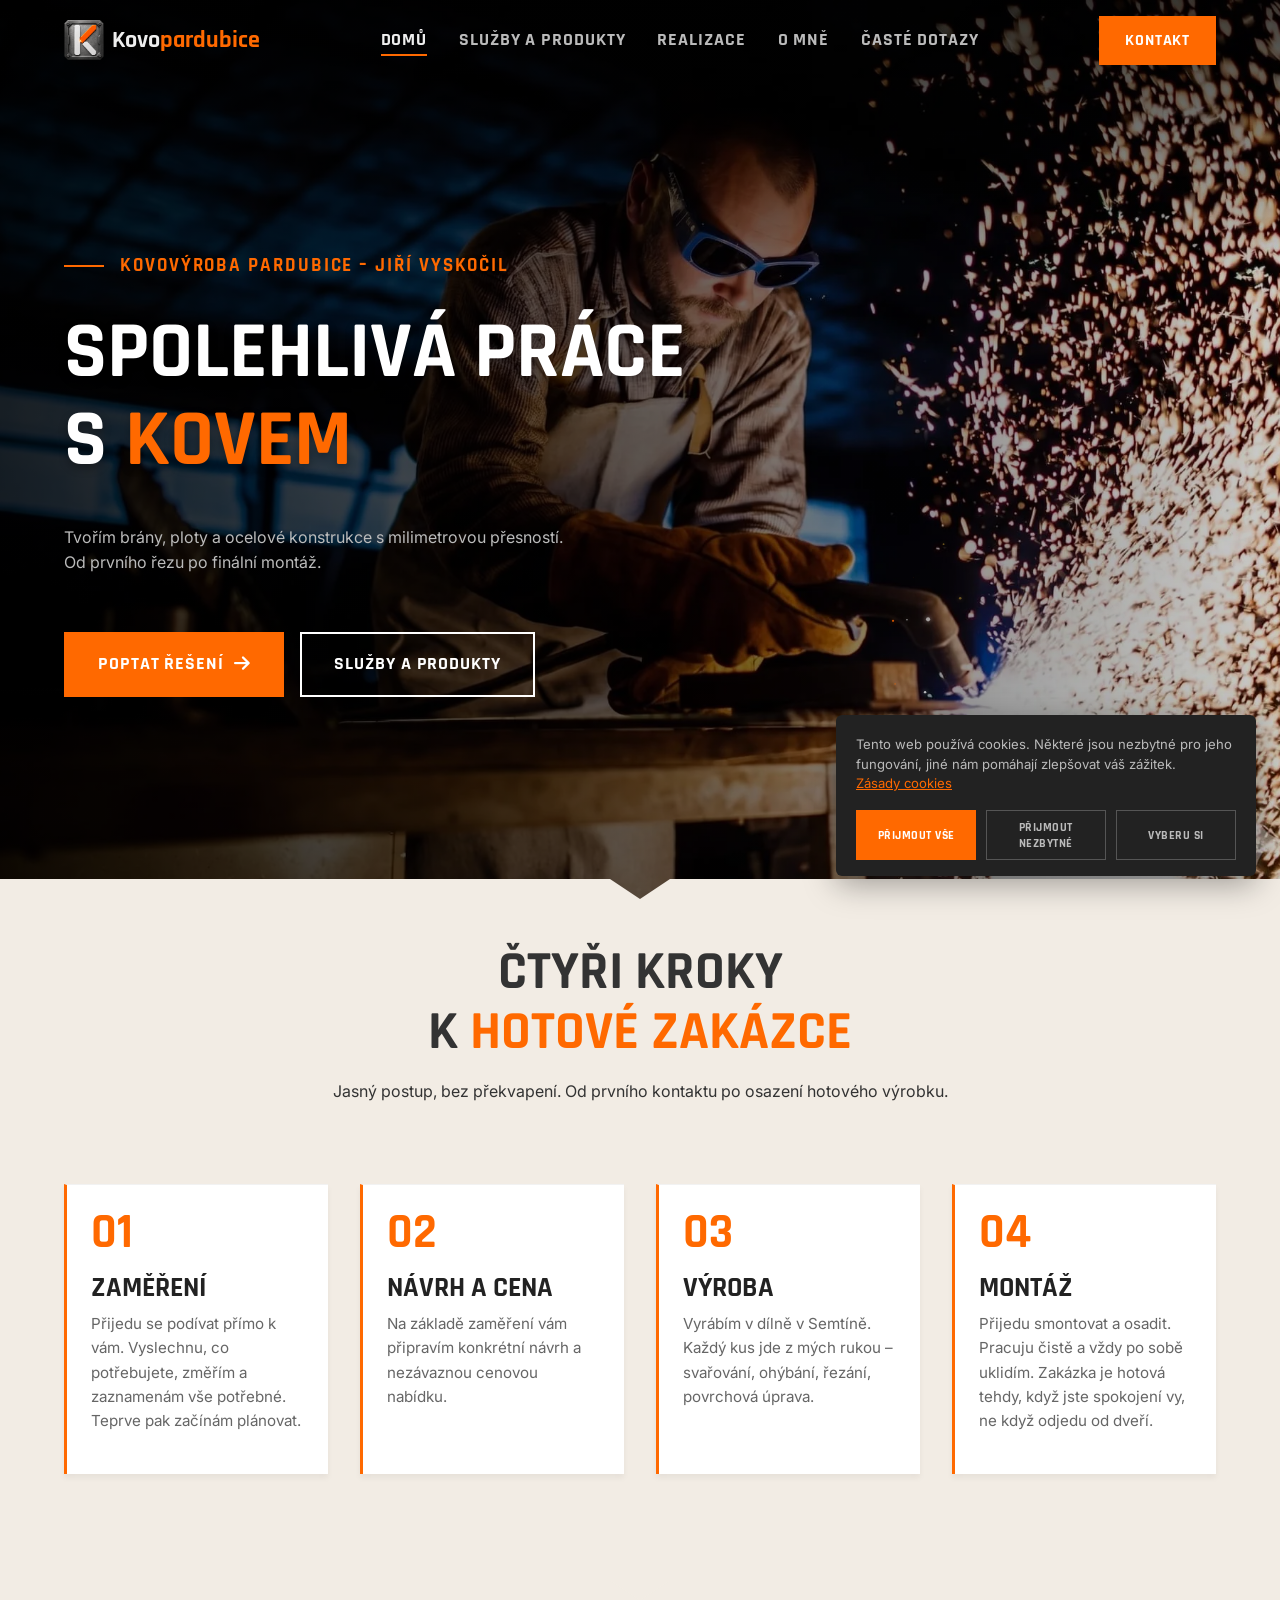
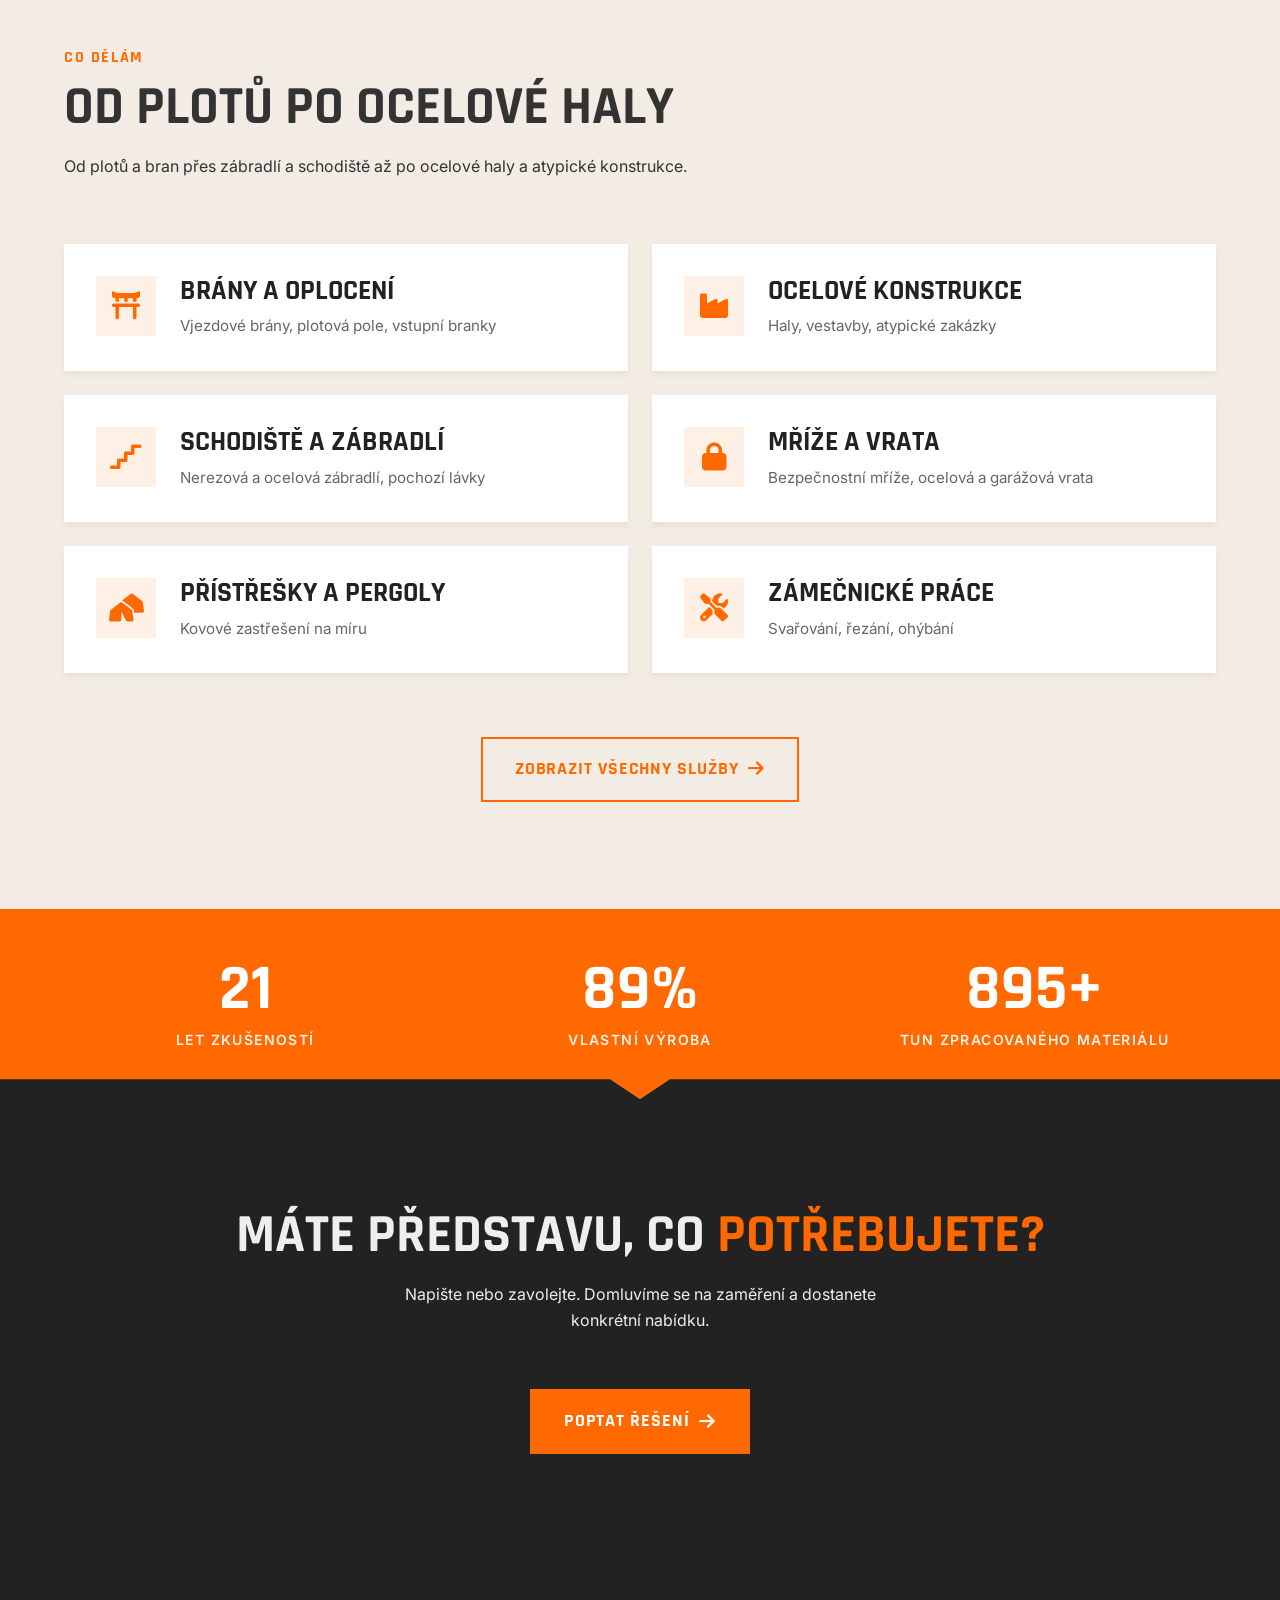
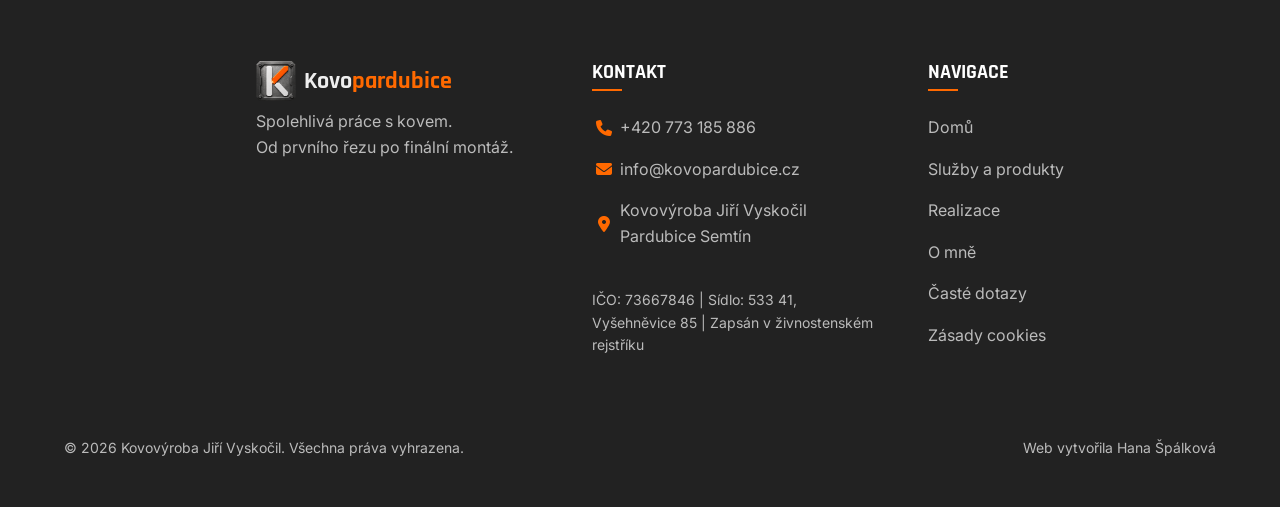
==== commit 6149c868: "feat: add sídlo to footer IČO line across all pages" ====
--- a/index.html
+++ b/index.html
@@ -308,7 +308,7 @@
                                 rel="noopener noreferrer" style="display: flex; align-items: center;"><i
                                     class="fa-solid fa-location-dot text-orange"></i>&nbsp; <span>Kovovýroba Jiří
                                     Vyskočil<br>Pardubice Semtín</span></a></li>
-                        <li class="mt-m text-smaller">IČO: 73667846 | Zapsán v živnostenském rejstříku</li>
+                        <li class="mt-m text-smaller">IČO: 73667846 | Sídlo: 533 41, Vyšehněvice 85 | Zapsán v živnostenském rejstříku</li>
                     </ul>
                 </div>
 
@@ -392,3 +392,4 @@
 </body>
 
 </html>
+
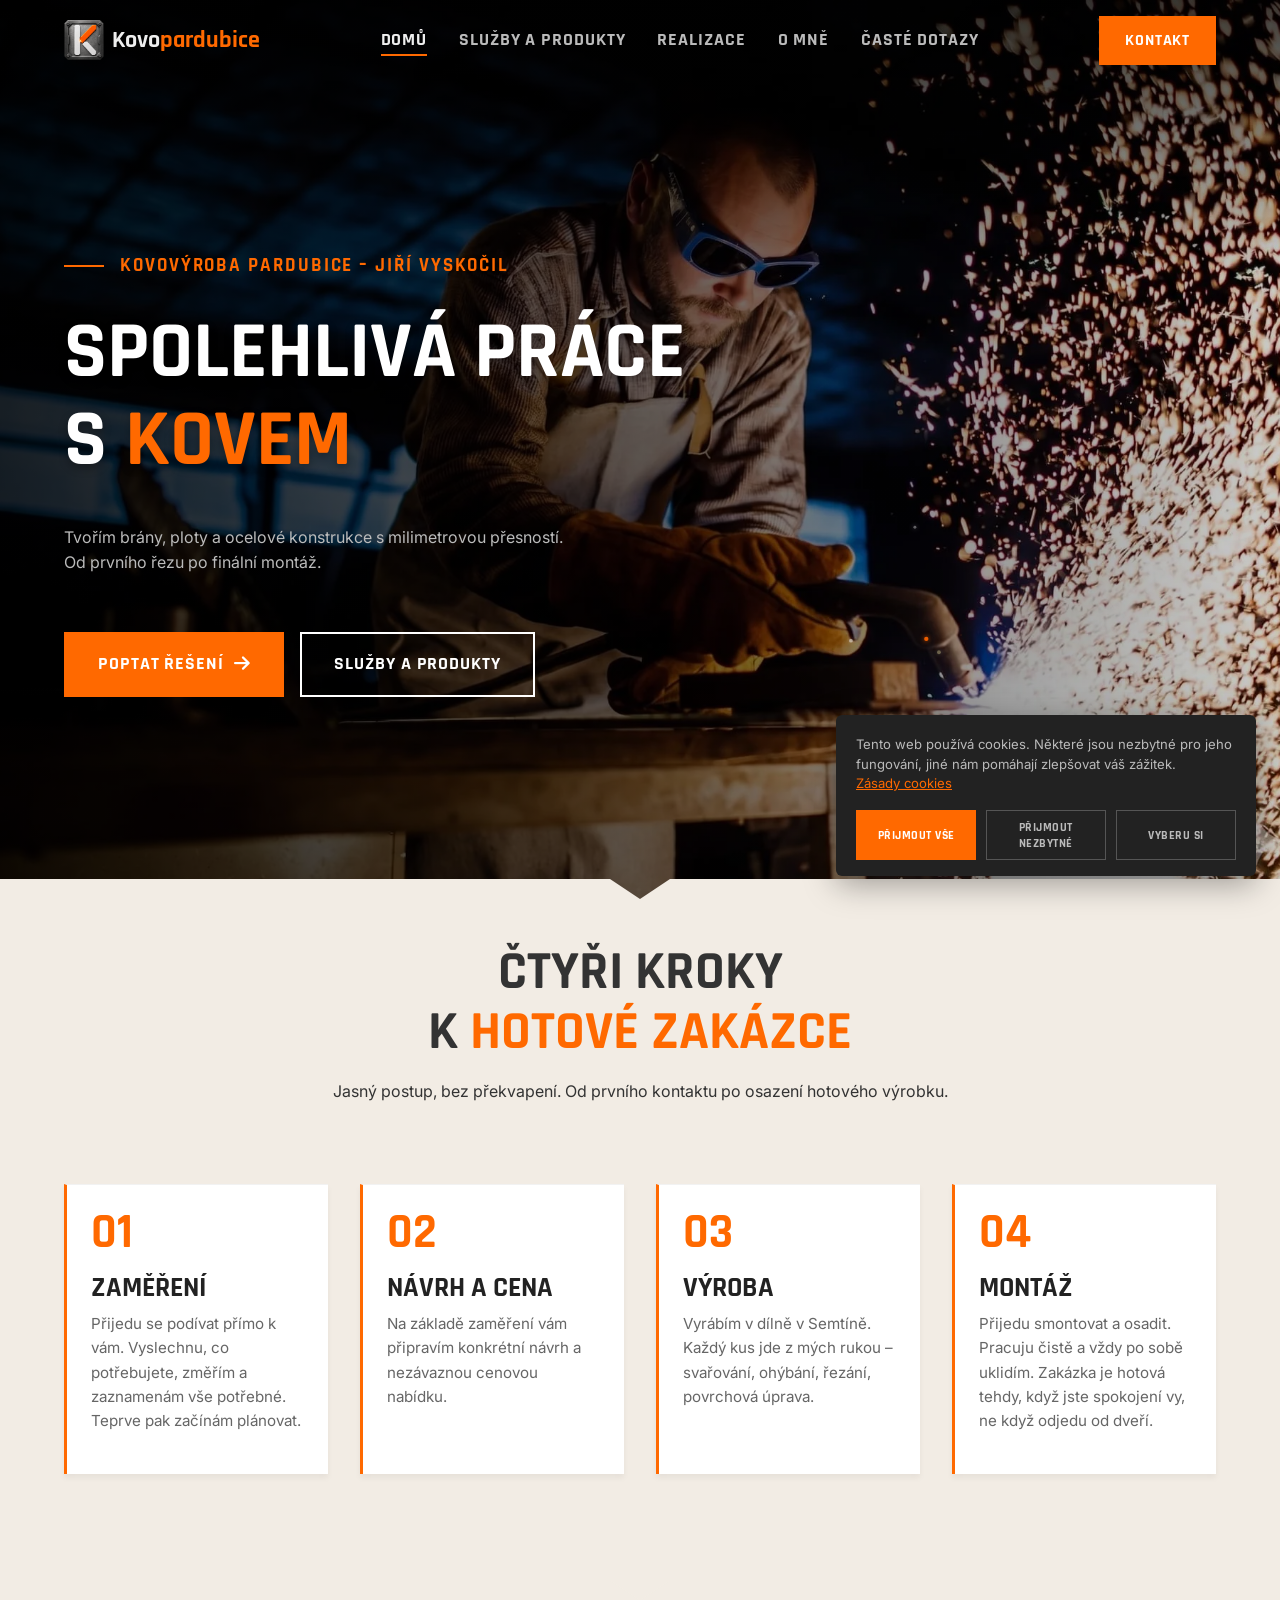
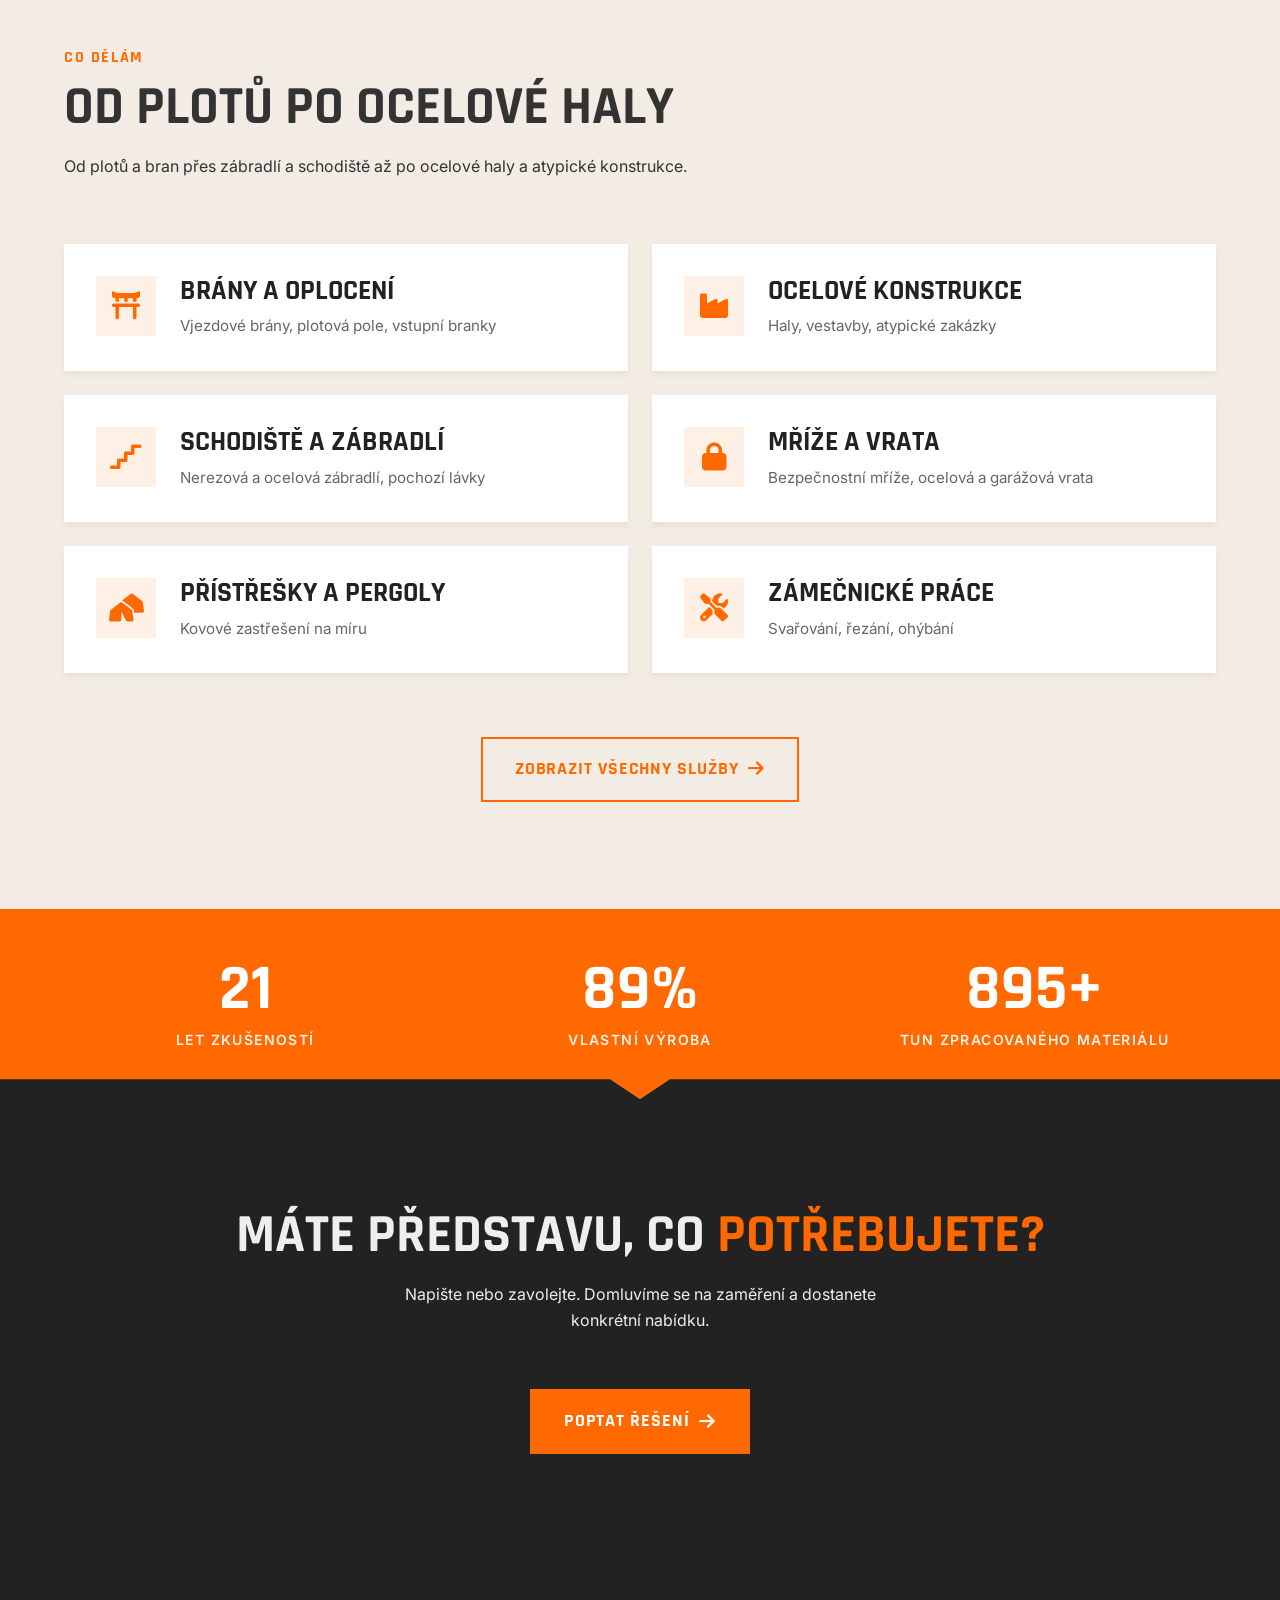
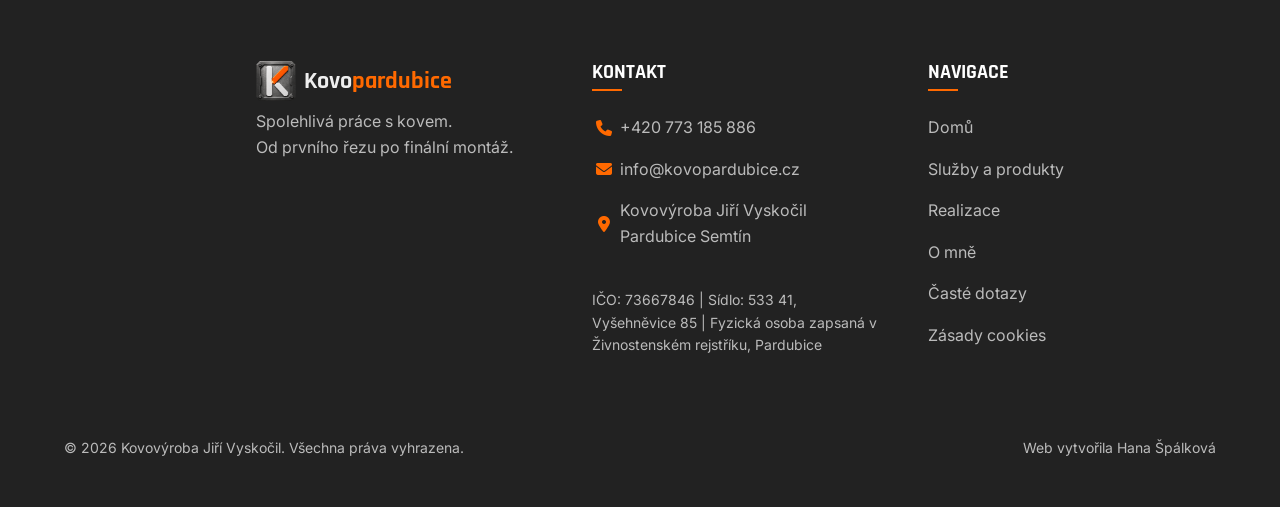
==== commit ba3fa377: "fix: update registry text to full legal wording with Pardubice" ====
--- a/index.html
+++ b/index.html
@@ -308,7 +308,7 @@
                                 rel="noopener noreferrer" style="display: flex; align-items: center;"><i
                                     class="fa-solid fa-location-dot text-orange"></i>&nbsp; <span>Kovovýroba Jiří
                                     Vyskočil<br>Pardubice Semtín</span></a></li>
-                        <li class="mt-m text-smaller">IČO: 73667846 | Sídlo: 533 41, Vyšehněvice 85 | Zapsán v živnostenském rejstříku</li>
+                        <li class="mt-m text-smaller">IČO: 73667846 | Sídlo: 533 41, Vyšehněvice 85 | Fyzická osoba zapsaná v Živnostenském rejstříku, Pardubice</li>
                     </ul>
                 </div>
 
@@ -393,3 +393,4 @@
 
 </html>
 
+
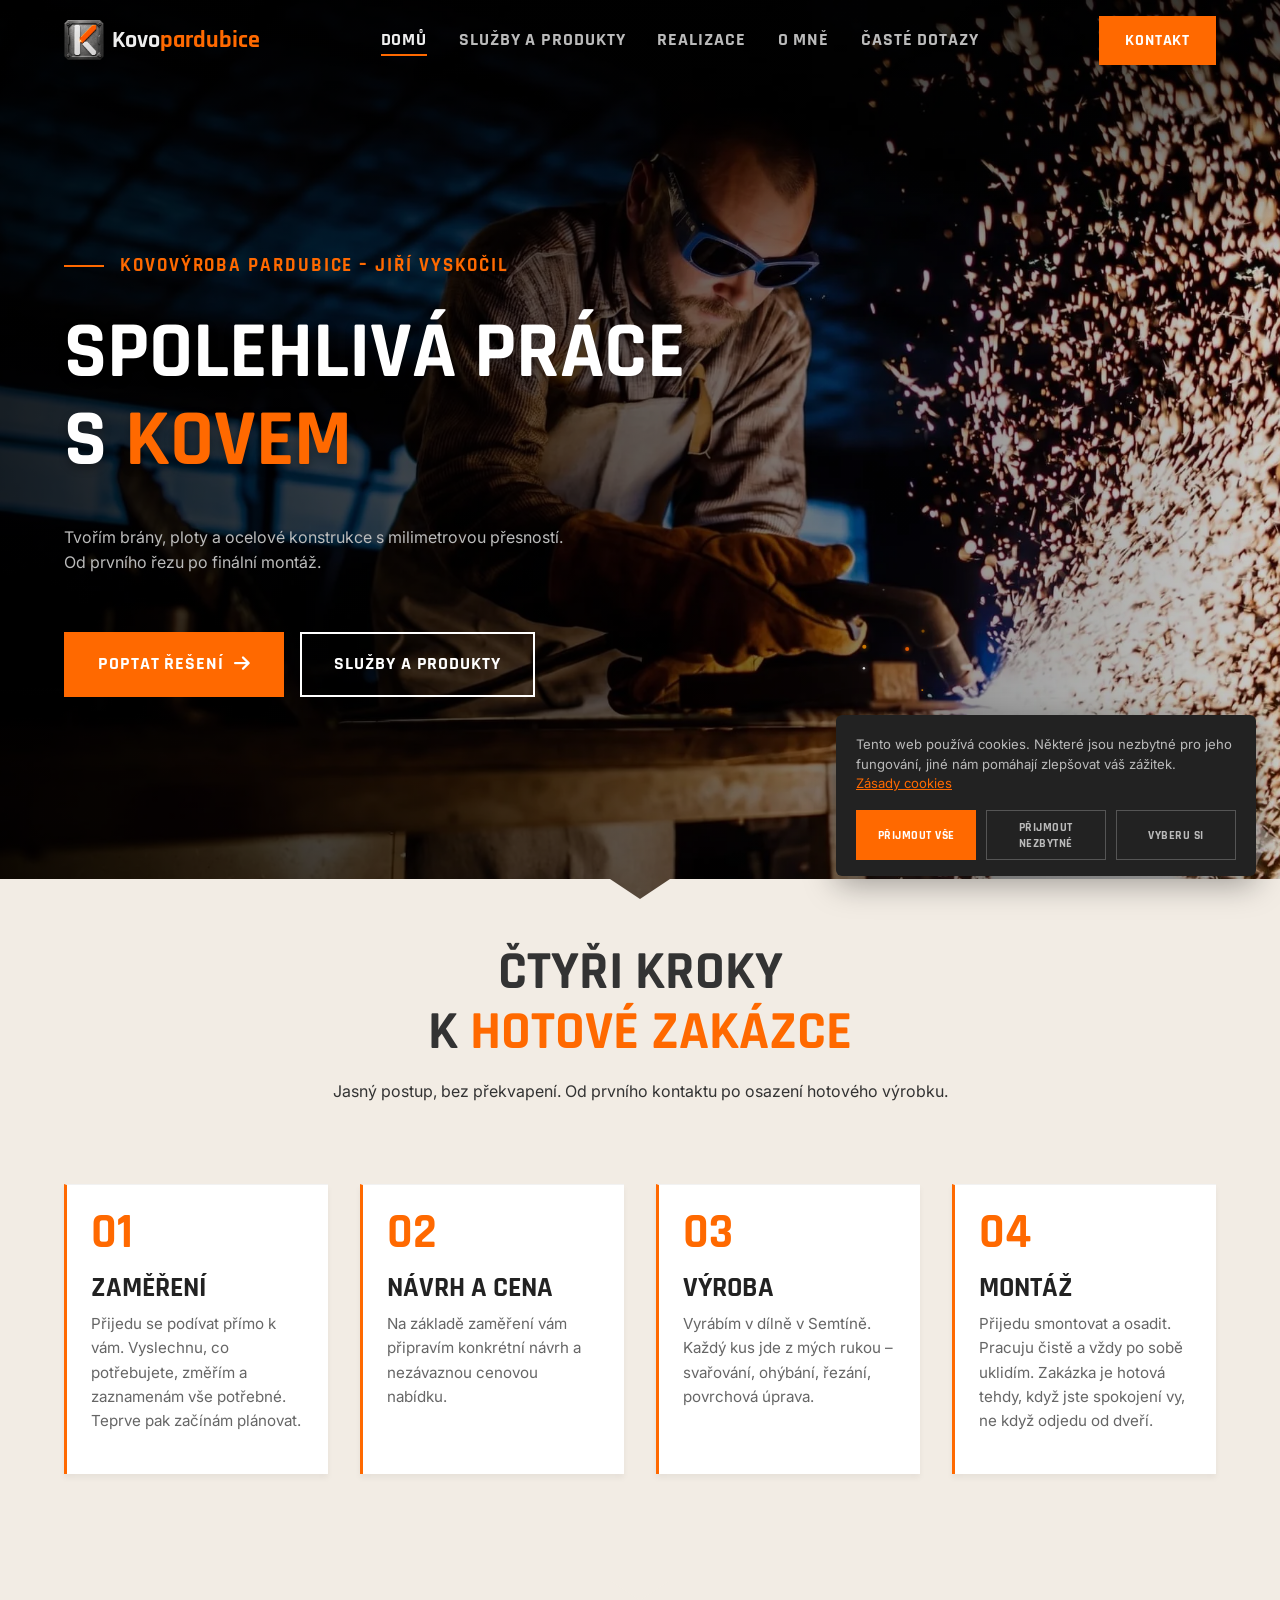
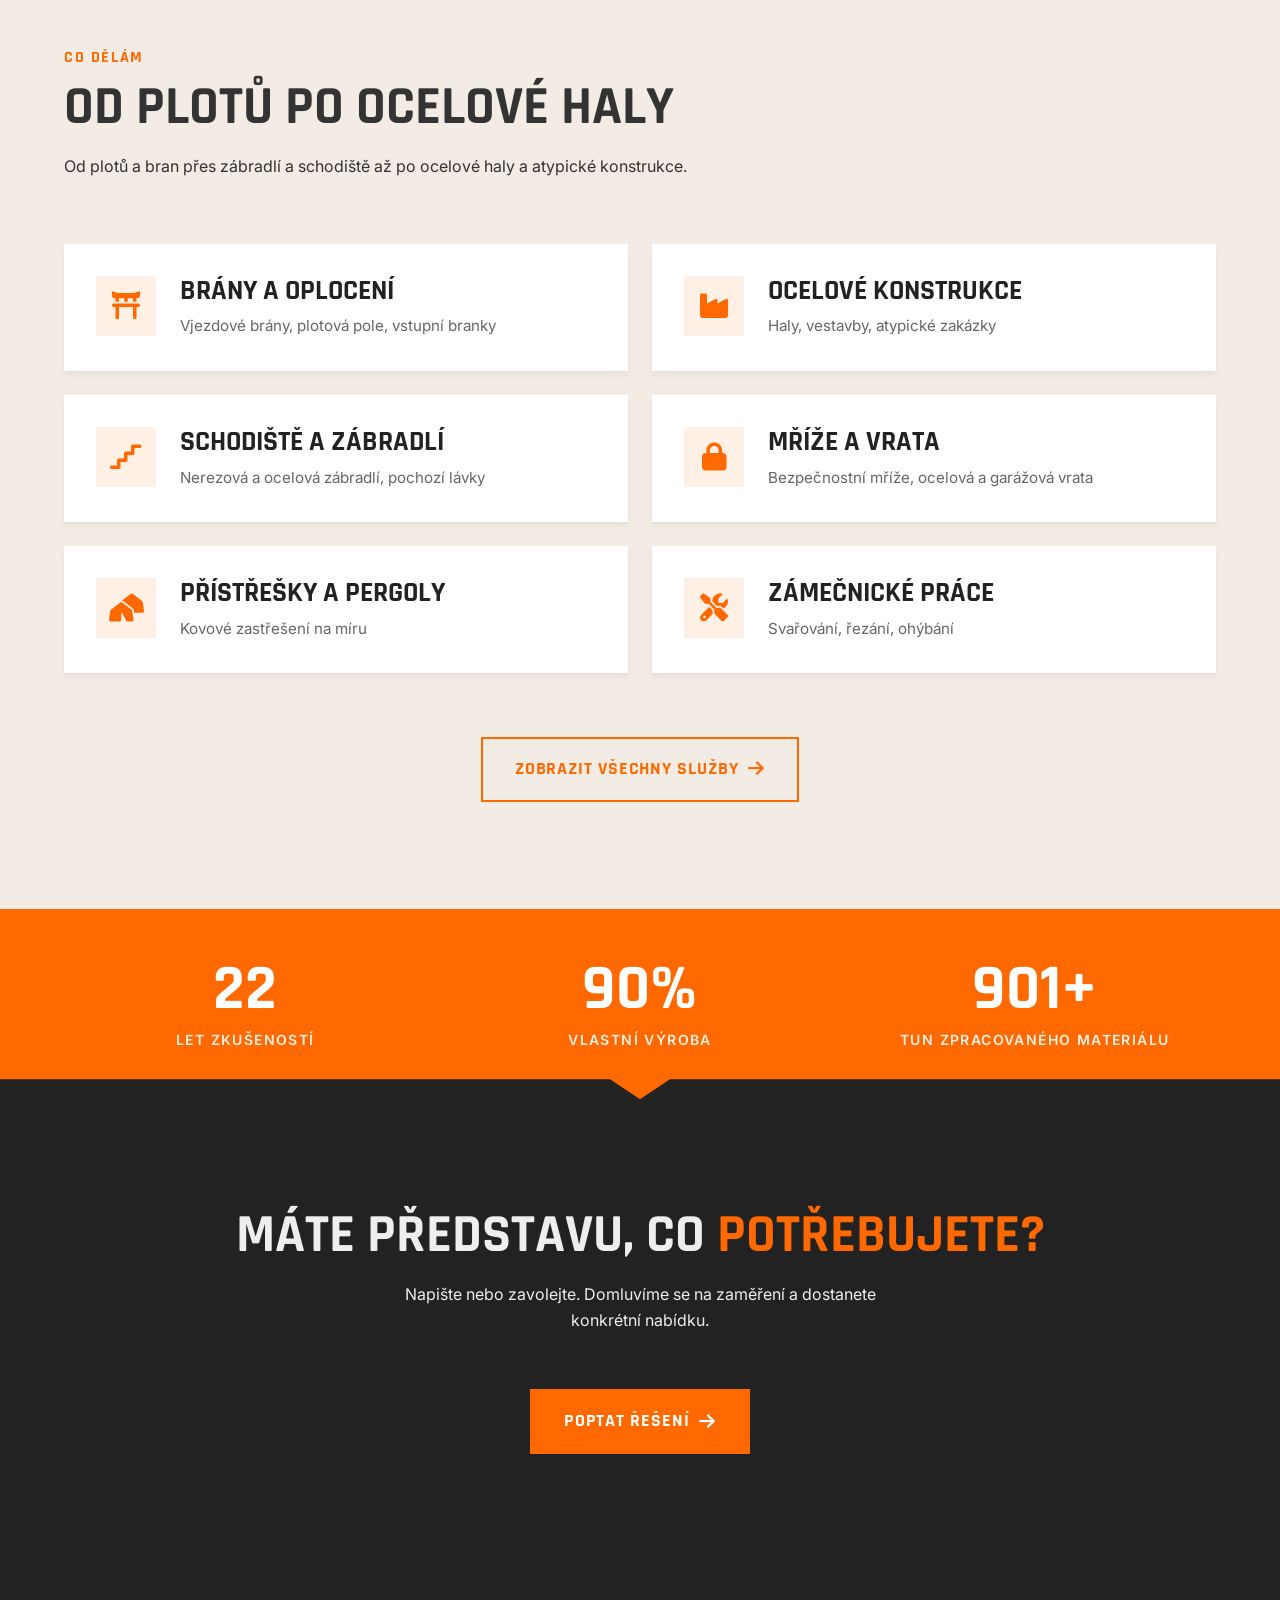
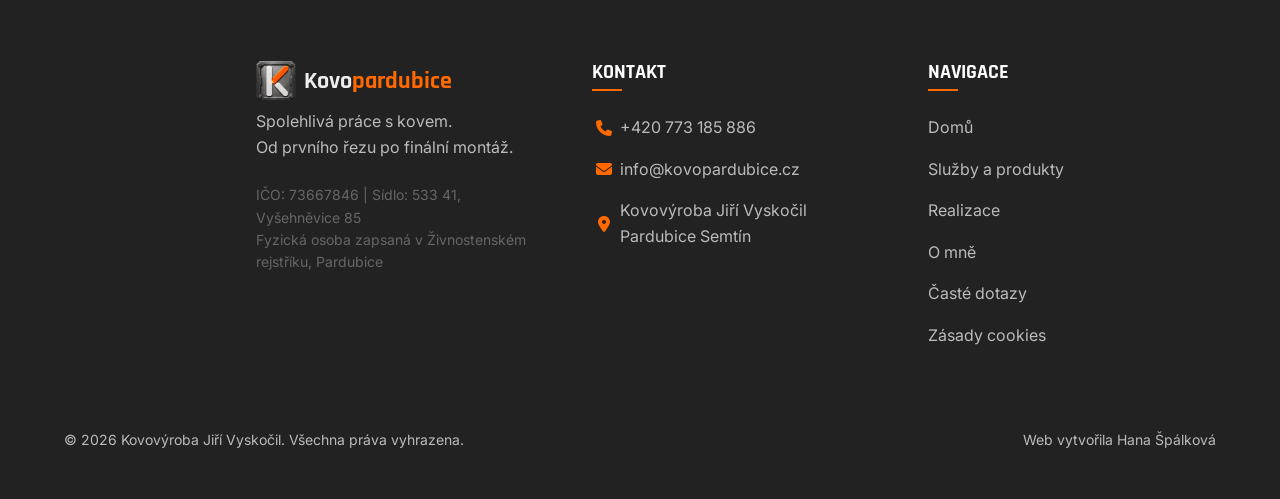
==== commit cf6c5f9f: "feat: move IČO/sídlo/rejstřík text to footer brand column" ====
--- a/index.html
+++ b/index.html
@@ -295,6 +295,7 @@
                             class="logo-text">Kovo<span class="logo-highlight">pardubice</span></span>
                     </a>
                     <p class="mt-s text-light">Spolehlivá práce s kovem.<br>Od prvního řezu po finální montáž.</p>
+                    <p class="mt-m text-smaller" style="color: var(--color-text-muted); line-height: 1.6;">IČO: 73667846 | Sídlo: 533&nbsp;41, Vyšehněvice&nbsp;85<br>Fyzická osoba zapsaná v Živnostenském rejstříku, Pardubice</p>
                 </div>
 
                 <div class="footer-contact reveal-up" style="transition-delay: 0.1s;">
@@ -308,7 +309,7 @@
                                 rel="noopener noreferrer" style="display: flex; align-items: center;"><i
                                     class="fa-solid fa-location-dot text-orange"></i>&nbsp; <span>Kovovýroba Jiří
                                     Vyskočil<br>Pardubice Semtín</span></a></li>
-                        <li class="mt-m text-smaller">IČO: 73667846 | Sídlo: 533 41, Vyšehněvice 85 | Fyzická osoba zapsaná v Živnostenském rejstříku, Pardubice</li>
+                        
                     </ul>
                 </div>
 
@@ -394,3 +395,4 @@
 </html>
 
 
+
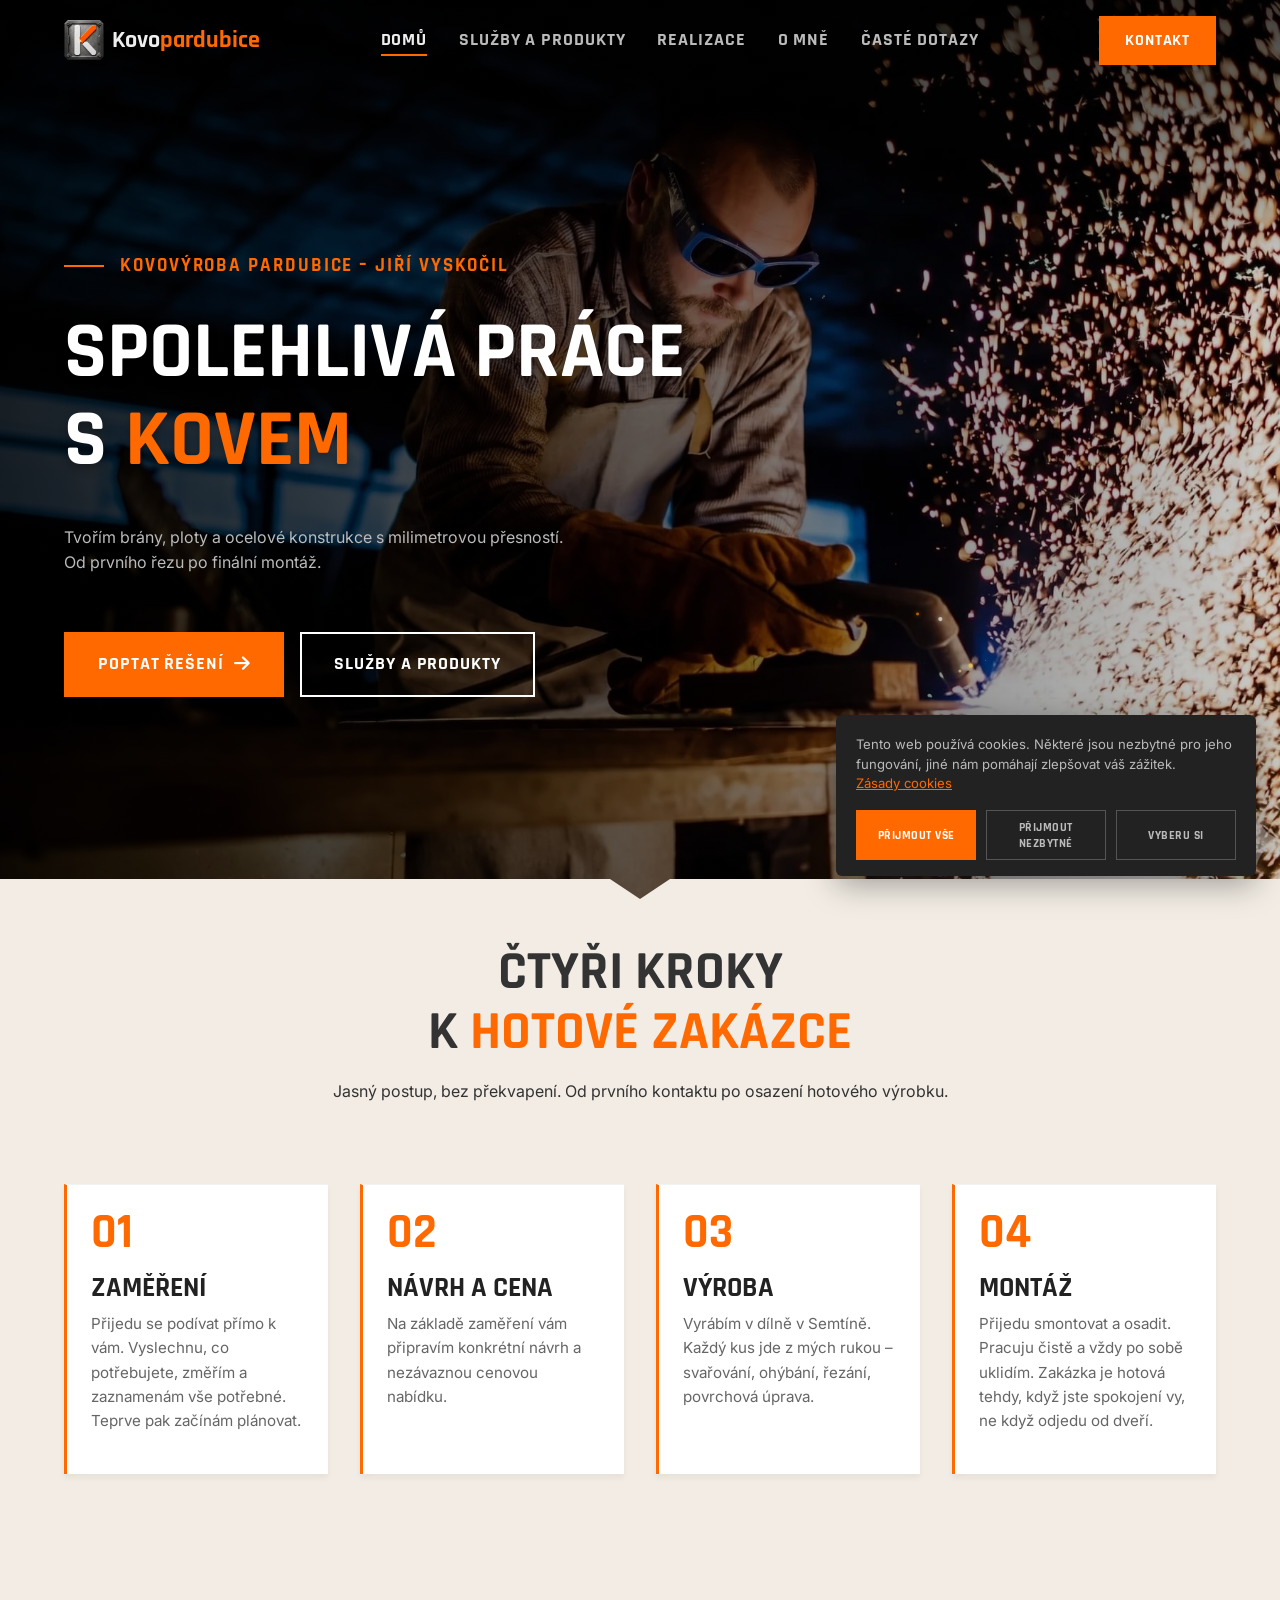
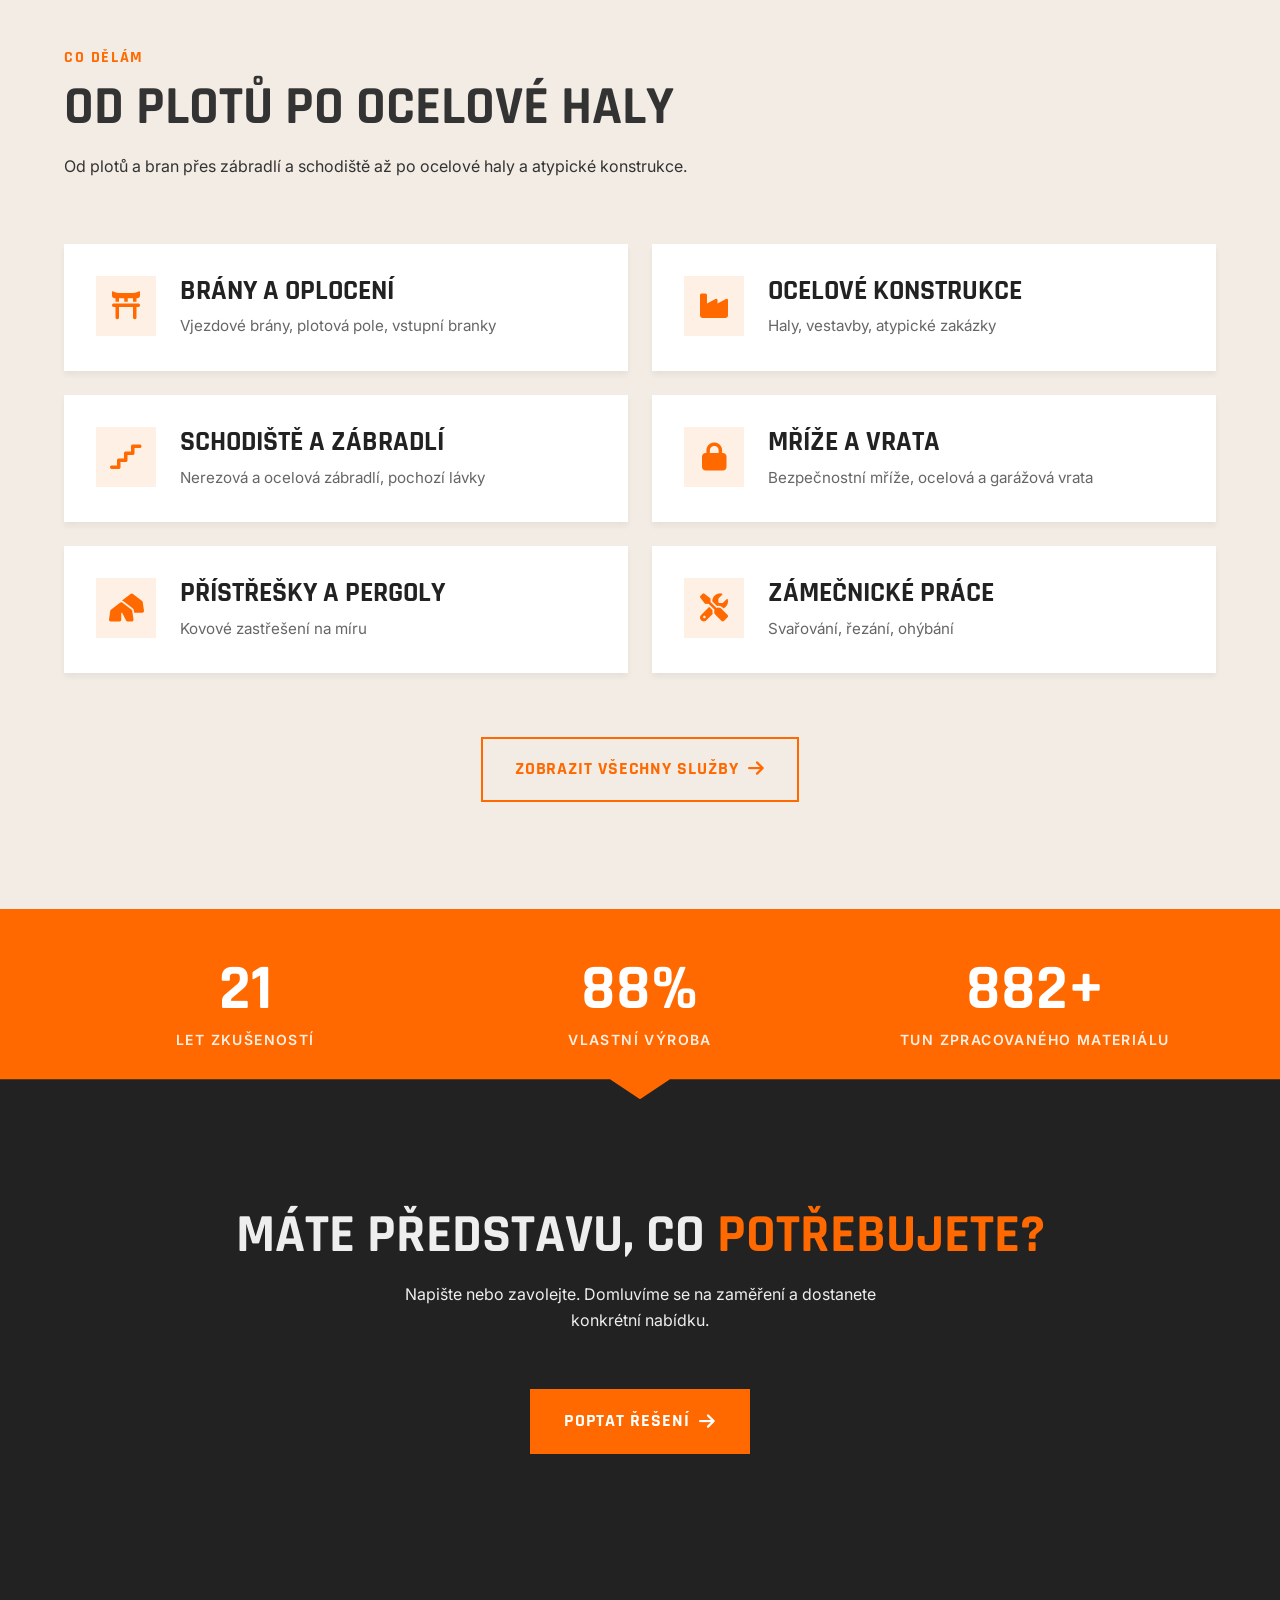
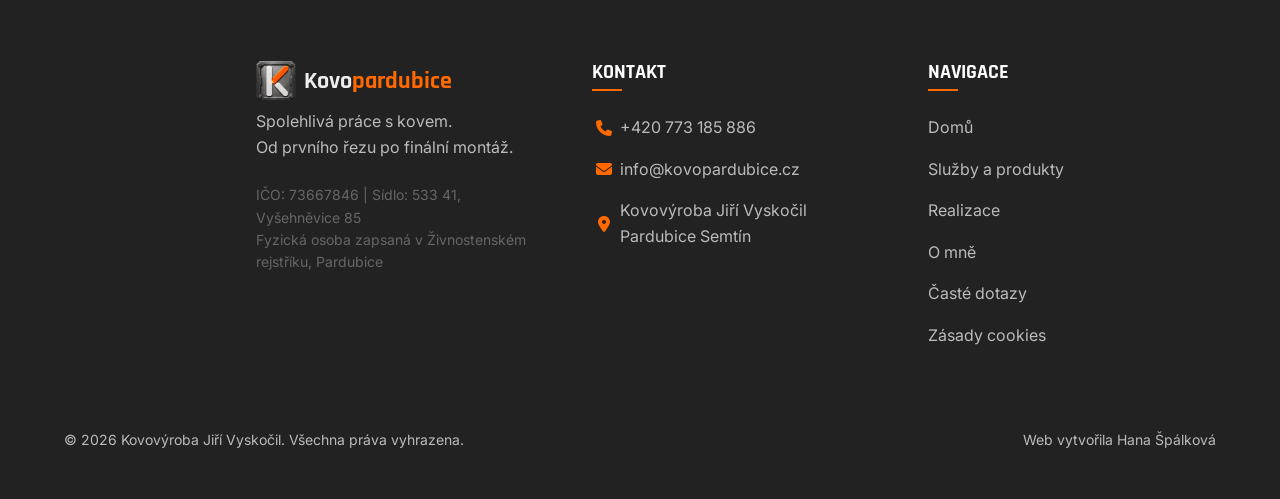
==== commit 6c180b9d: "fix: bump CSS version to v=4 to bust browser cache" ====
--- a/index.html
+++ b/index.html
@@ -94,7 +94,7 @@
     </noscript>
 
     <!-- CSS -->
-    <link rel="stylesheet" href="css/style.css?v=3">
+    <link rel="stylesheet" href="css/style.css?v=4">
 
     <!-- Preload LCP image -->
     <link rel="preload" as="image" href="Images/foto-hero.webp" type="image/webp">
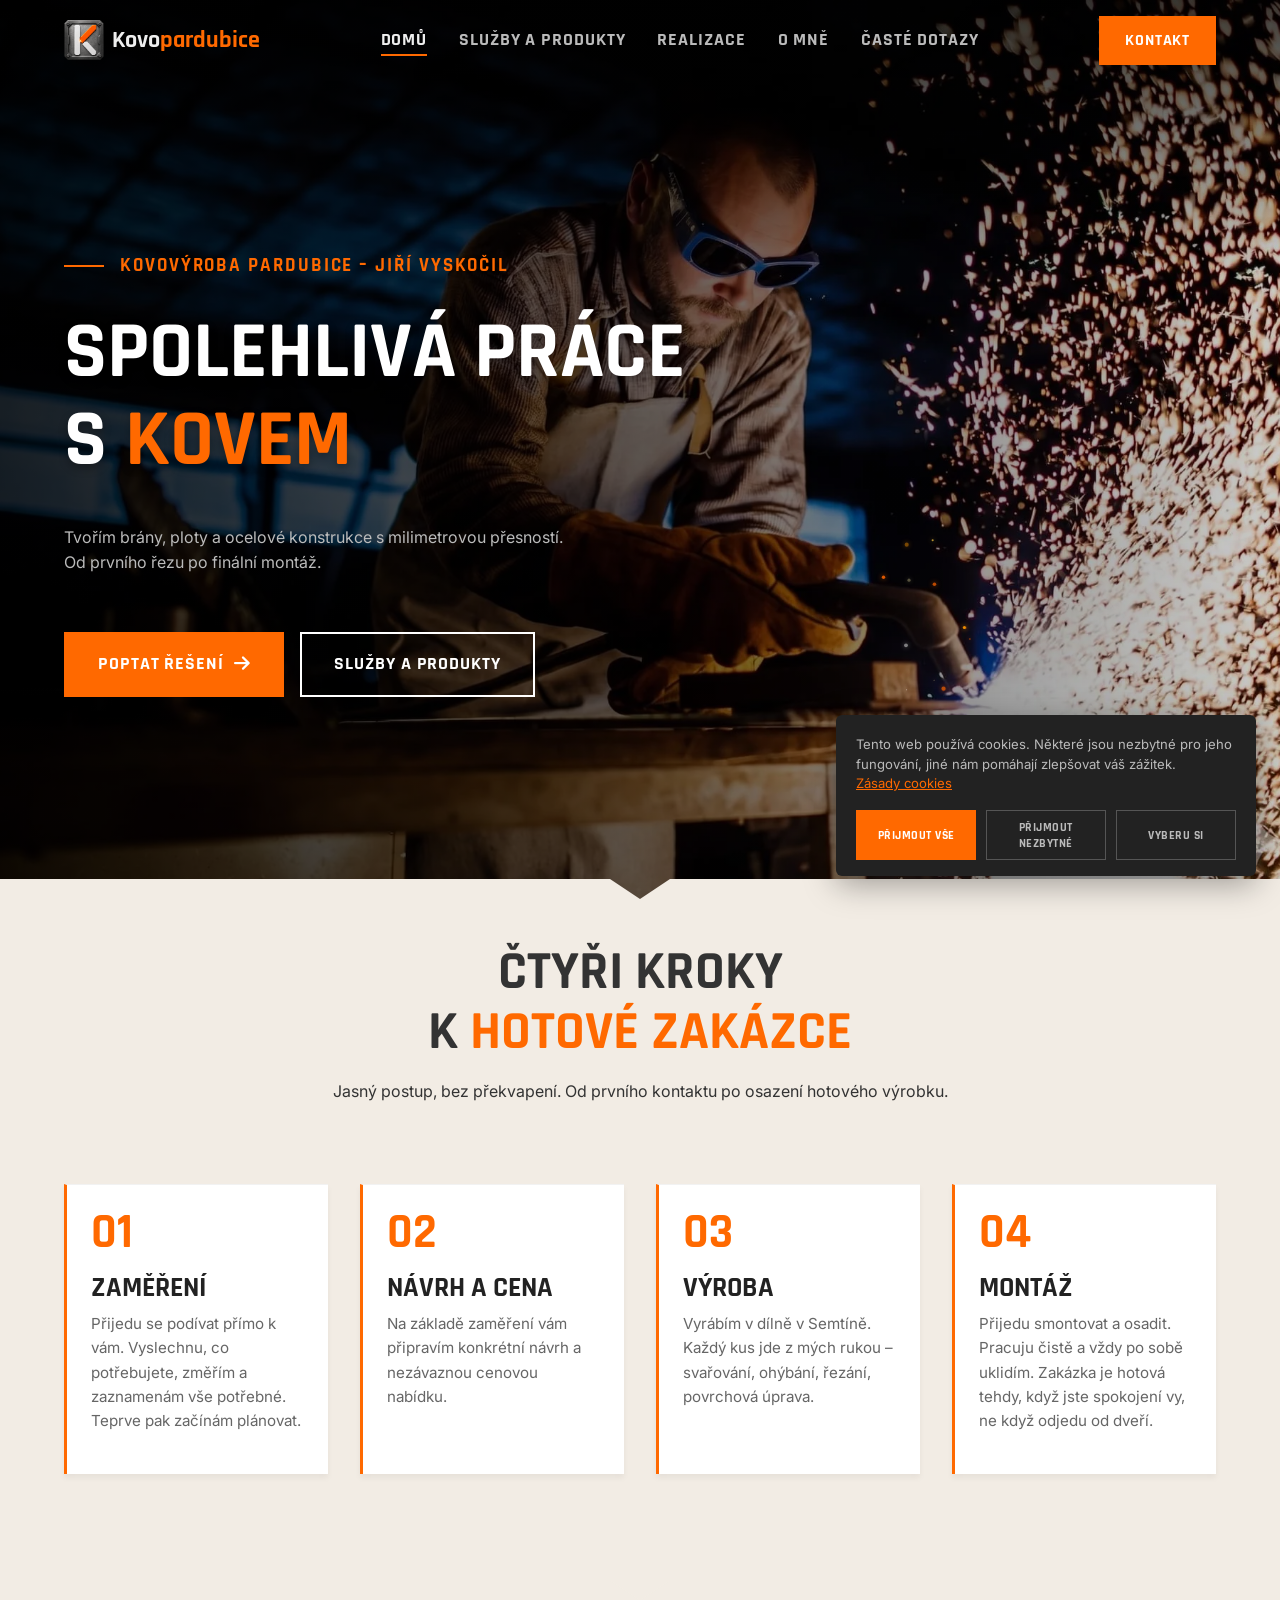
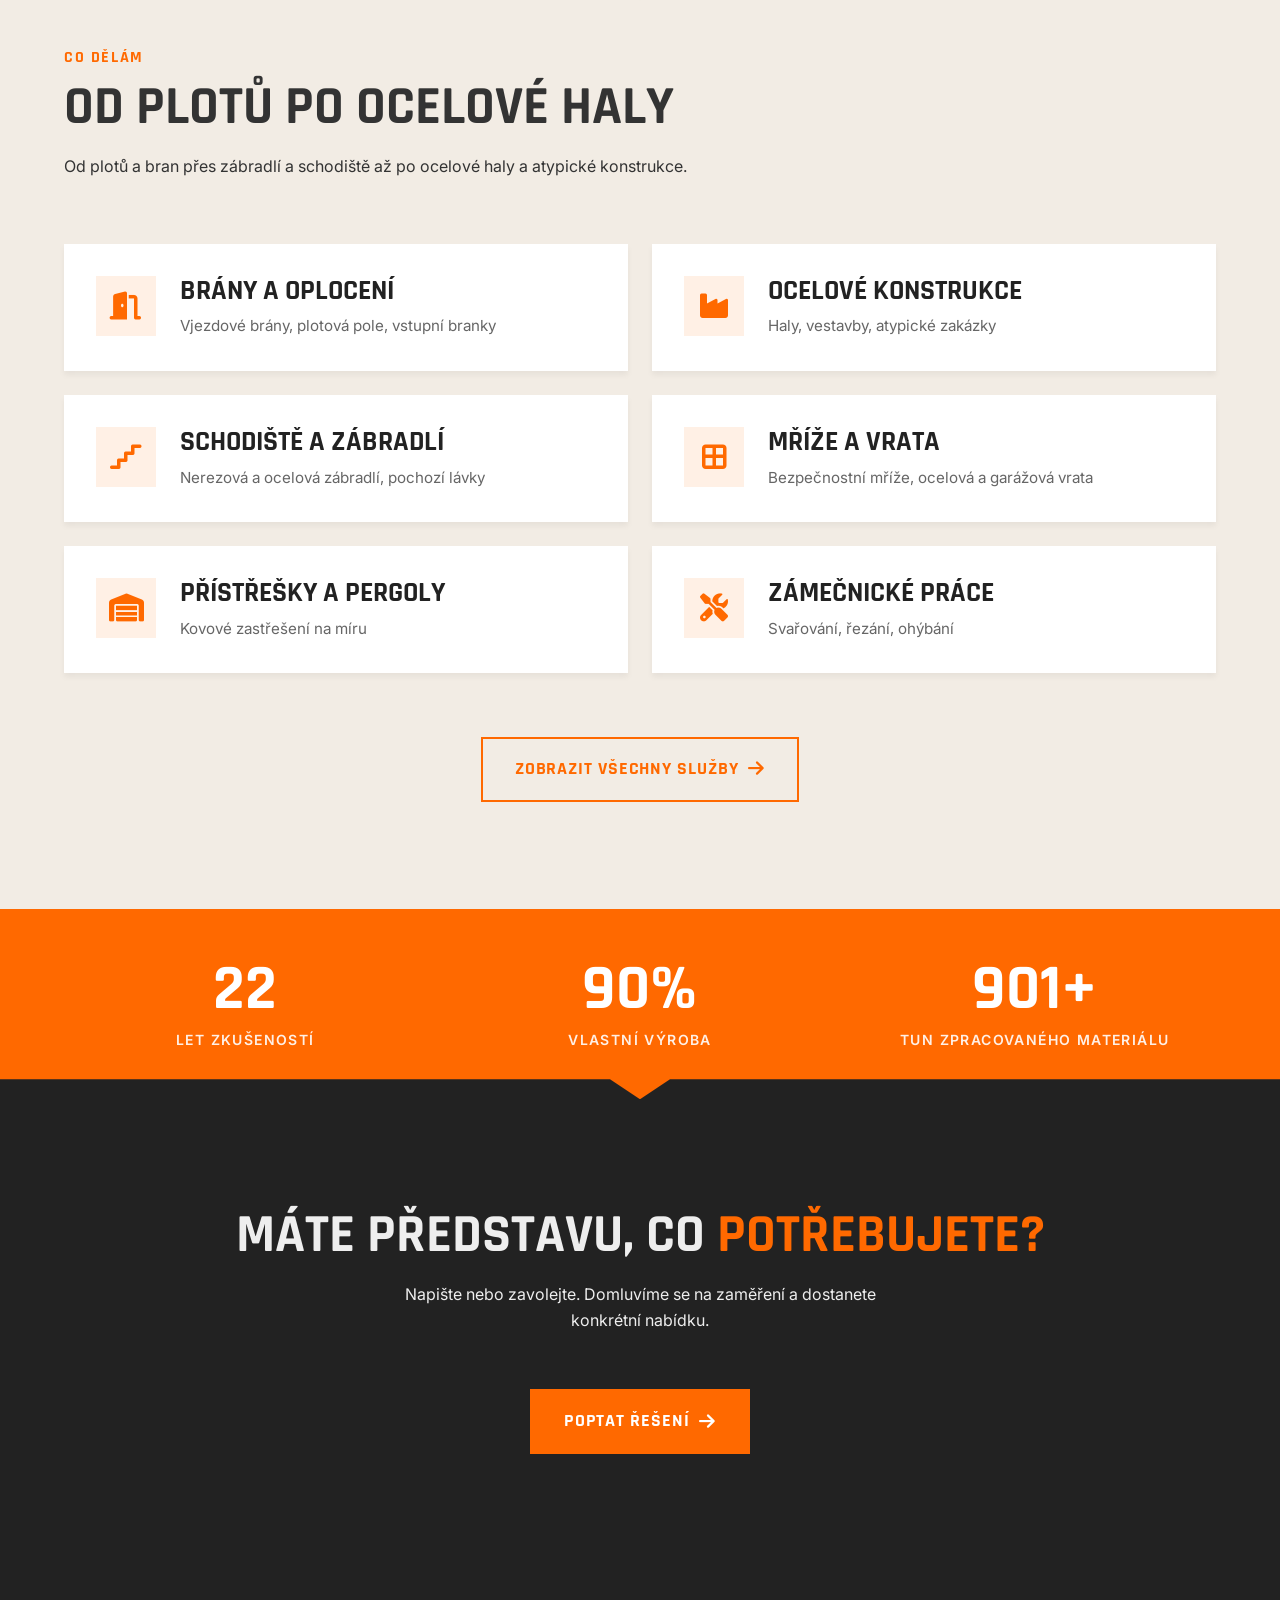
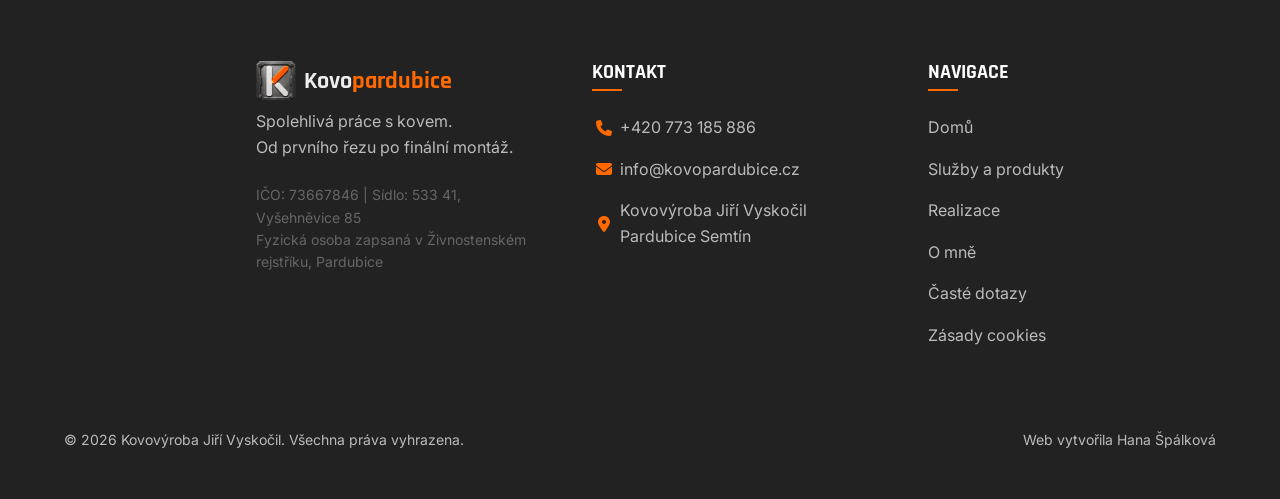
==== commit 396e465e: "Aktualizace ikon služeb na homepage" ====
--- a/index.html
+++ b/index.html
@@ -204,7 +204,7 @@
 
             <div class="services-grid">
                 <div class="service-card reveal-up">
-                    <div class="service-icon"><i class="fa-solid fa-torii-gate"></i></div>
+                    <div class="service-icon"><i class="fa-solid fa-door-open"></i></div>
                     <div class="service-content">
                         <h3 class="service-title">Brány a oplocení</h3>
                         <p>Vjezdové brány, plotová pole, vstupní branky</p>
@@ -225,14 +225,14 @@
                     </div>
                 </div>
                 <div class="service-card reveal-up" style="transition-delay: 0.3s;">
-                    <div class="service-icon"><i class="fa-solid fa-lock"></i></div>
+                    <div class="service-icon"><i class="fa-solid fa-border-all"></i></div>
                     <div class="service-content">
                         <h3 class="service-title">Mříže a vrata</h3>
                         <p>Bezpečnostní mříže, ocelová a garážová vrata</p>
                     </div>
                 </div>
                 <div class="service-card reveal-up" style="transition-delay: 0.4s;">
-                    <div class="service-icon"><i class="fa-solid fa-tents"></i></div>
+                    <div class="service-icon"><i class="fa-solid fa-warehouse"></i></div>
                     <div class="service-content">
                         <h3 class="service-title">Přístřešky a pergoly</h3>
                         <p>Kovové zastřešení na míru</p>
--- a/css/style.css
+++ b/css/style.css
@@ -1353,15 +1353,14 @@
 }
 
 .faq-icon {
-    color: var(--color-muted-light);
-    font-size: 0.875rem;
-    transition: transform 0.3s ease, color 0.3s ease;
+    color: var(--color-orange);
+    font-size: 1.1rem;
+    transition: transform 0.3s ease;
     flex-shrink: 0;
 }
 
 .faq-item.active .faq-icon {
     transform: rotate(180deg);
-    color: var(--color-orange);
 }
 
 .faq-answer {
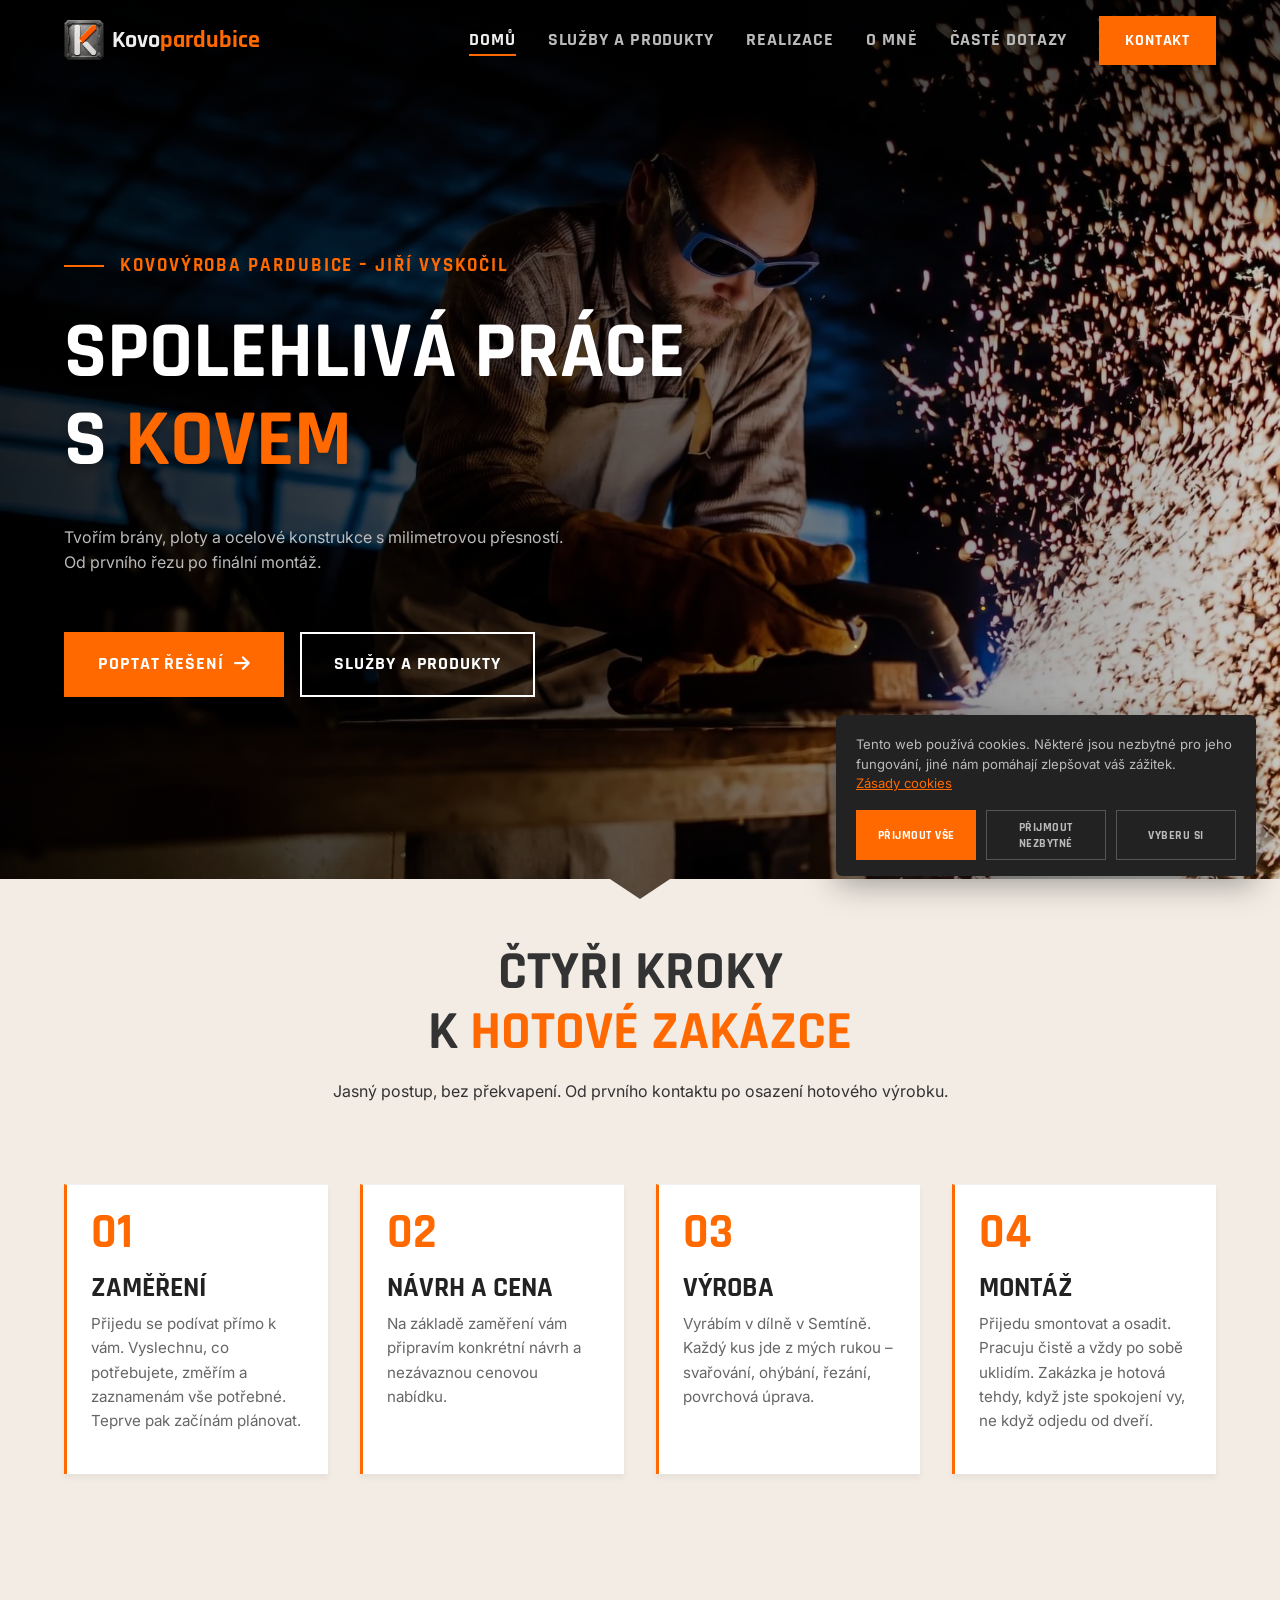
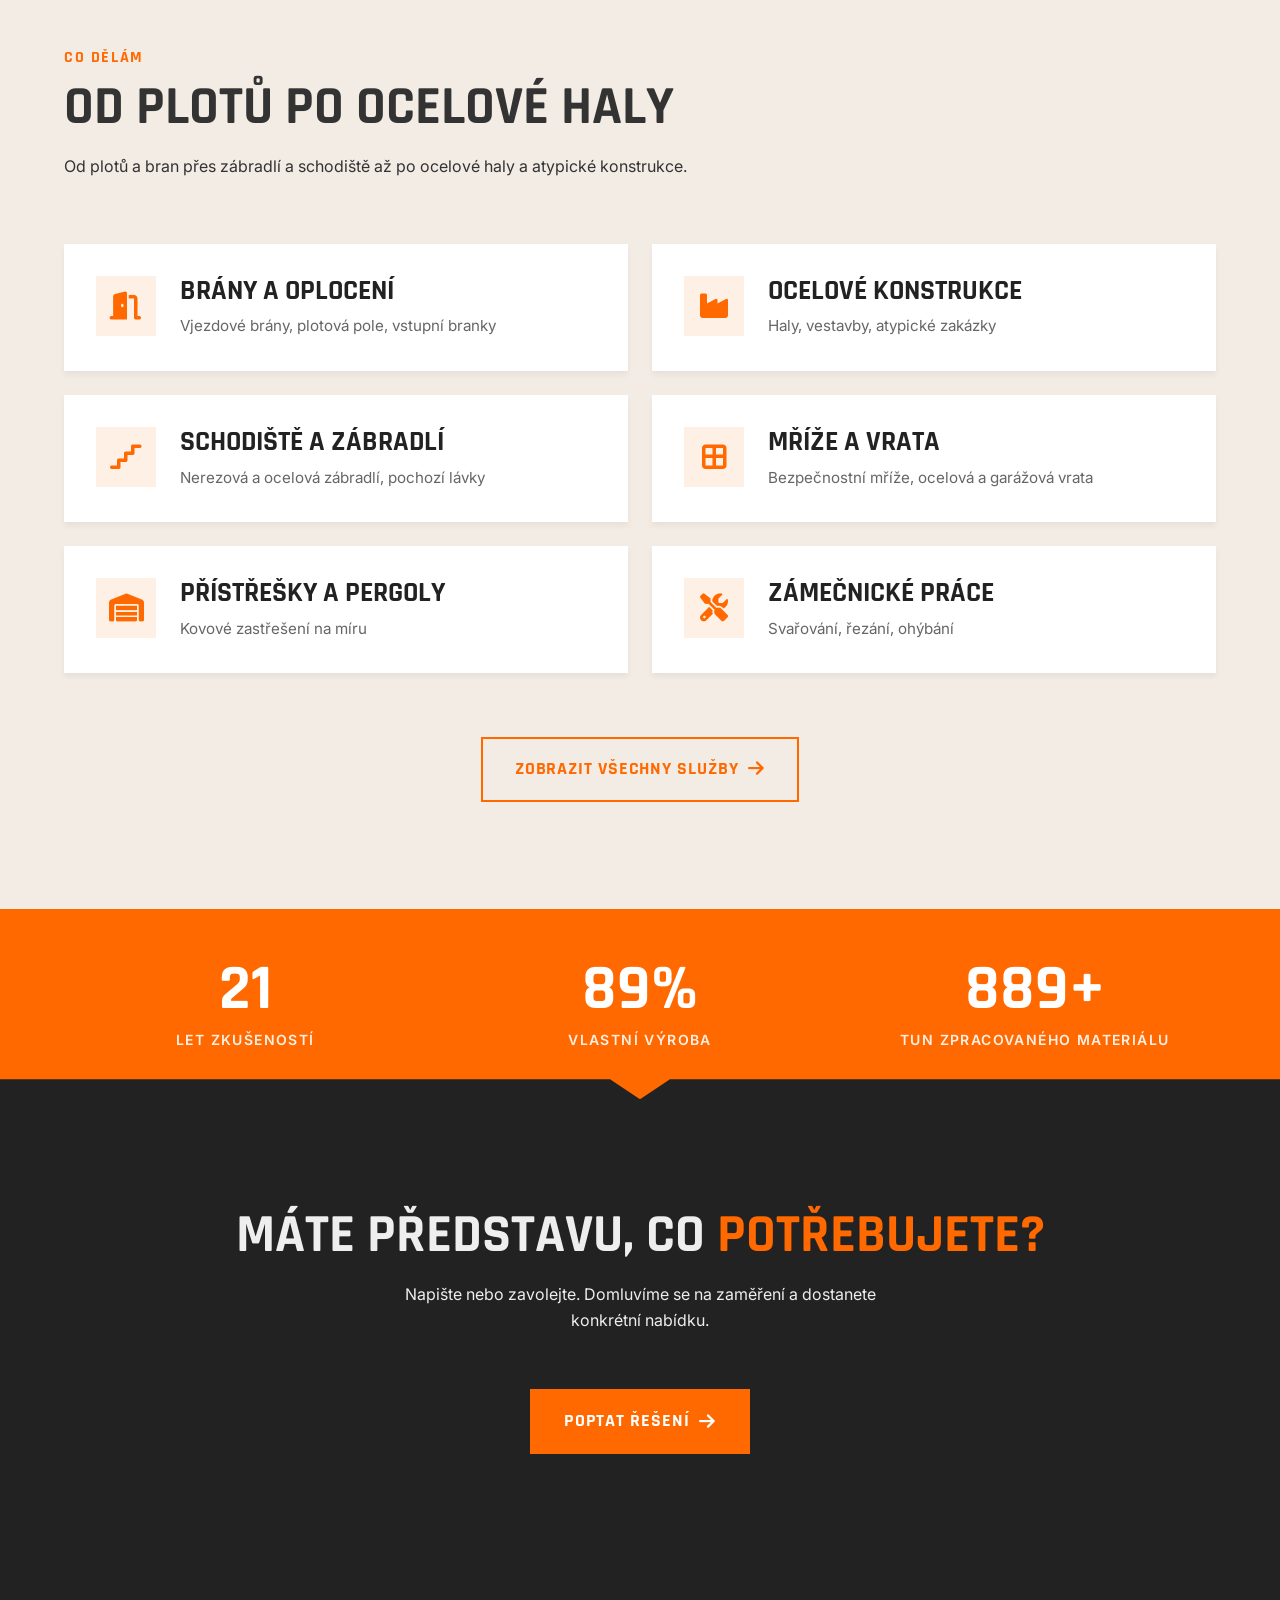
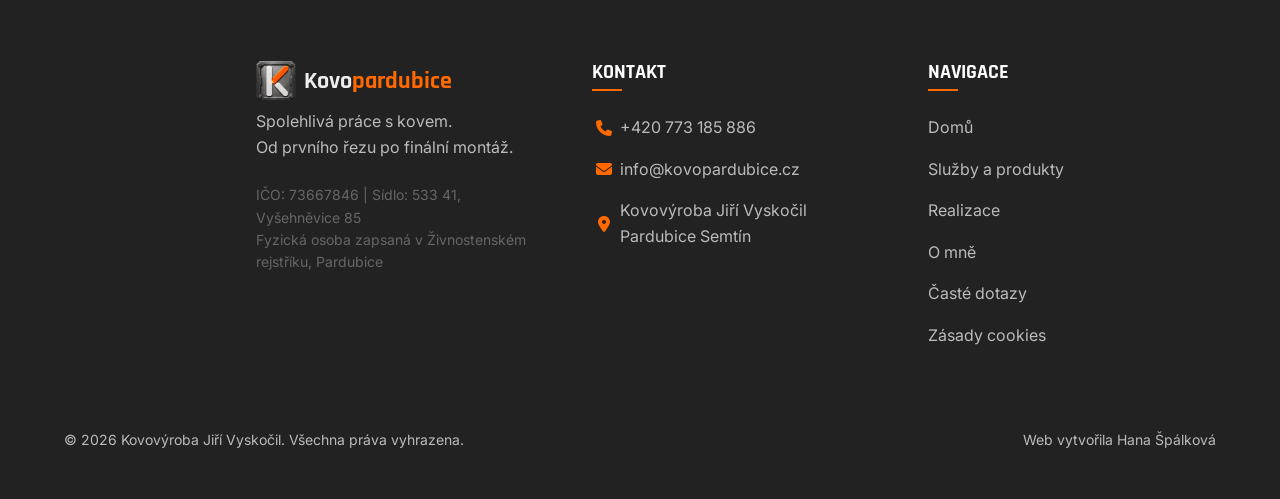
==== commit 4d6da151: "fix: group nav and contact button to the right side of header Co-Authored-By: Claude Sonnet 4.6 <nor" ====
--- a/index.html
+++ b/index.html
@@ -119,6 +119,7 @@
                 <span class="hamburger-line"></span>
             </button>
 
+            <div class="nav-wrapper">
             <nav class="main-nav" id="main-nav">
                 <ul class="nav-list">
                     <li><a href="/" class="active">DOMŮ</a></li>
@@ -131,6 +132,7 @@
             </nav>
 
             <a href="/kontakt" class="btn btn-primary header-btn">KONTAKT</a>
+            </div>
         </div>
     </header>
 
--- a/css/style.css
+++ b/css/style.css
@@ -239,6 +239,12 @@
     align-items: center;
 }
 
+.nav-wrapper {
+    display: flex;
+    align-items: center;
+    gap: 2rem;
+}
+
 .logo-link {
     display: flex;
     align-items: center;
